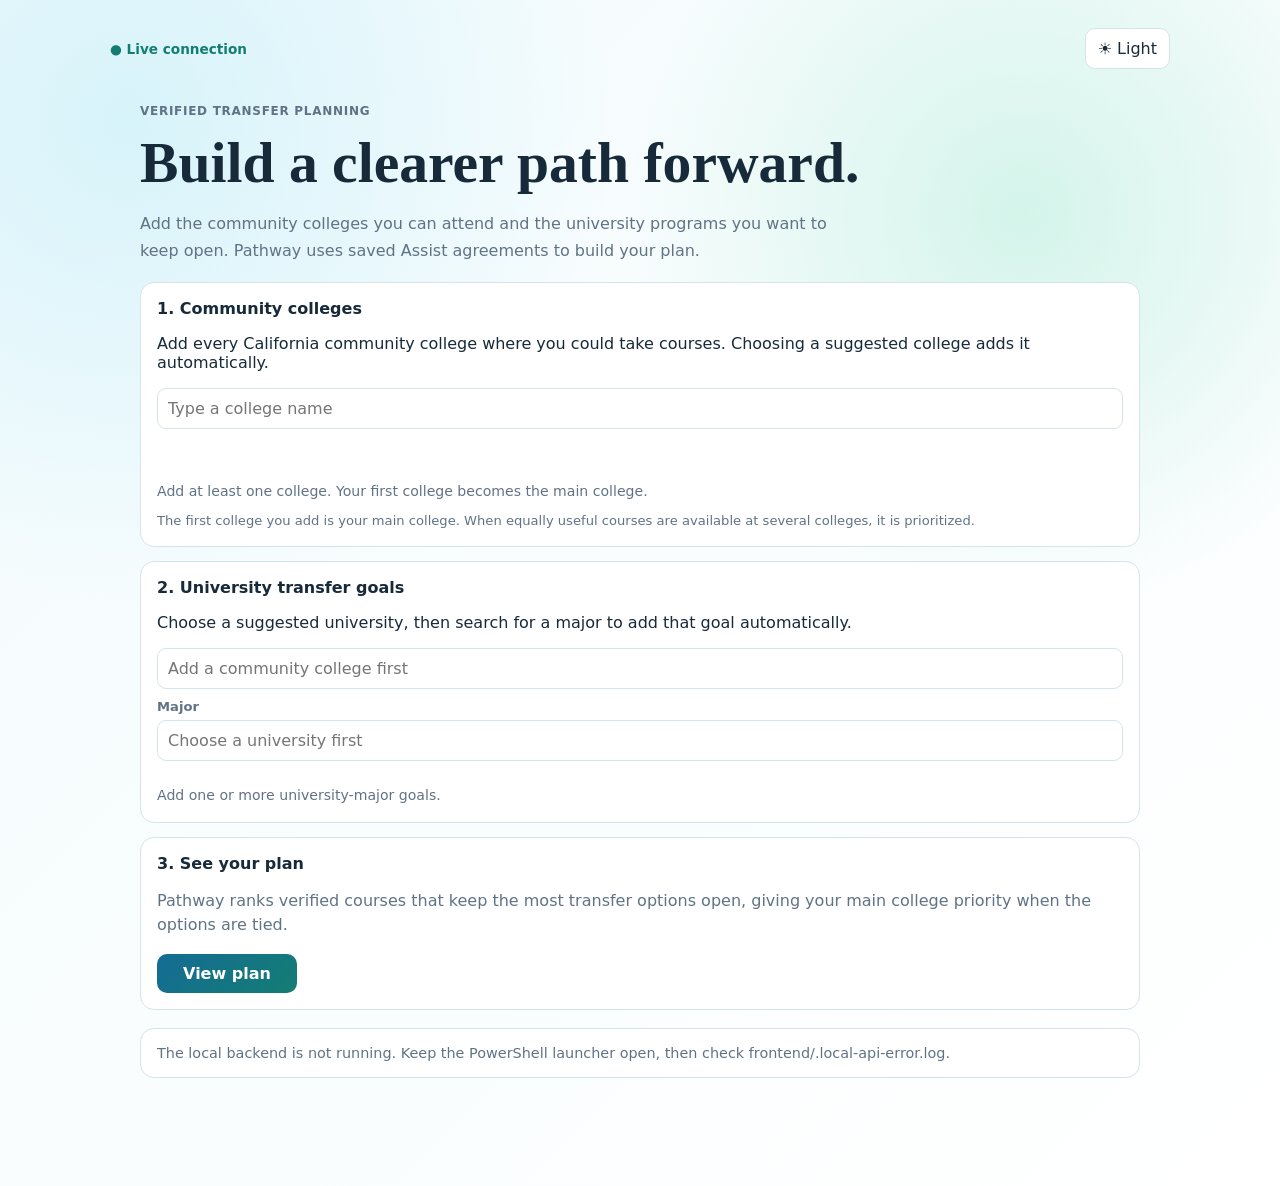
==== frontend/index.html @ e3a4a26e "initial commit" ====
<!doctype html>
<html lang="en">
<head>
  <meta charset="UTF-8">
  <meta name="viewport" content="width=device-width,initial-scale=1">
  <title>Pathway — Transfer Planner</title>
  <link rel="stylesheet" href="css/variables.css">
  <link rel="stylesheet" href="css/layout.css">
  <link rel="stylesheet" href="css/components.css">
  <link rel="stylesheet" href="css/planner.css">
</head>
<body>
  <div class="app-shell">
    <main class="content">
      <header class="topbar"><span class="status">● Demo mode</span><button class="theme-toggle" id="theme-button" aria-label="Change color theme">☀ Light</button></header>
      <section class="page" id="app"></section>
    </main>
  </div>
  <script type="module" src="js/app.js"></script>
</body>
</html>
---- frontend/css/variables.css ----
:root { --primary:#146c94; --primary-hover:#0e5575; --primary-soft:#e5f5fa; --primary-contrast:#fff; --teal:#147d73; --teal-soft:#e5f5f1; --warning:#a44c0a; --ink:#172a3a; --bg:#f4fbfd; --surface:#fff; --muted:#607386; --border:#d4e4e9; --shadow:0 18px 42px rgba(12,61,82,.1); --font:'Plus Jakarta Sans',Inter,system-ui,sans-serif; --display:Fraunces,Georgia,serif; --page-bg:radial-gradient(circle at 10% 10%,#d7f3fa 0,transparent 31%),radial-gradient(circle at 80% 18%,#d4f4ea 0,transparent 28%),linear-gradient(135deg,#f3fbfd,#fff); }
body[data-theme="dark"] { --primary:#67c9ec; --primary-hover:#9bddf3; --primary-soft:#153c4e; --primary-contrast:#0d1820; --teal:#6fdbc5; --teal-soft:#153e3a; --warning:#f6c16b; --ink:#eef7fa; --bg:#0e1820; --surface:#162630; --muted:#b4c9d1; --border:#294451; --shadow:0 20px 52px rgba(0,0,0,.32); --page-bg:radial-gradient(circle at 12% 8%,#123e50 0,transparent 32%),linear-gradient(135deg,#0d1720,#101f27); }
---- frontend/css/layout.css ----
*{box-sizing:border-box} body{margin:0;min-height:100vh;color:var(--ink);font-family:var(--font);background:var(--page-bg)} button,input,select,textarea{font:inherit}.app-shell{min-height:100vh}.content{padding:28px max(22px,calc((100vw - 1060px)/2));overflow:auto}.topbar{display:flex;justify-content:space-between;align-items:center;gap:16px}.page{max-width:1000px;margin:32px auto 80px}@media(max-width:760px){.content{padding:16px}.page{margin:24px auto 70px}}
---- frontend/css/components.css ----
.brand{display:flex;gap:10px;align-items:center;font-weight:800}.brand-mark{display:grid;place-items:center;width:42px;height:42px;border-radius:12px;color:#fff;background:linear-gradient(135deg,var(--primary),var(--teal))}.brand small{display:block;color:var(--muted);font-weight:500}.nav-button,.theme-toggle,.primary,.secondary{border:1px solid var(--border);border-radius:10px;padding:10px 12px;background:var(--surface);color:var(--ink);cursor:pointer}.nav-button{width:100%;text-align:left;margin-top:8px}.nav-button:hover,.secondary:hover{background:var(--primary-soft);border-color:var(--primary)}.rail-note,.card,.message,.notice{border:1px solid var(--border);background:var(--surface);border-radius:14px;padding:16px}.rail-note{margin-top:auto;color:var(--muted);font-size:.86rem;line-height:1.5}.eyebrow{color:var(--primary);font-size:.75rem;font-weight:800;text-transform:uppercase;letter-spacing:.06em}.hero h1{font:600 clamp(2rem,5vw,3.6rem)/1.05 var(--display);margin:8px 0}.hero p{max-width:700px;color:var(--muted);line-height:1.7}.grid{display:grid;grid-template-columns:repeat(2,minmax(0,1fr));gap:14px;margin-top:28px}.card h2{font-size:1rem;margin:0 0 12px}.field{display:grid;gap:6px;margin:10px 0}.field label{font-size:.82rem;font-weight:700;color:var(--muted)}input,select,textarea{border:1px solid var(--border);border-radius:9px;padding:10px;background:var(--surface);color:var(--ink)}.primary{border:0;color:#fff;background:linear-gradient(135deg,var(--primary),var(--teal));font-weight:700}.notice{margin:18px 0;color:var(--muted);font-size:.9rem}.matrix{width:100%;border-collapse:collapse}.matrix th,.matrix td{text-align:left;padding:11px;border-bottom:1px solid var(--border)}.chat{margin-top:18px}.messages{display:grid;gap:12px;min-height:100px}.message.user{margin-left:auto;background:var(--primary);color:#fff}.message.assistant{max-width:90%}.composer{display:flex;gap:8px;margin-top:12px}.composer input{flex:1}.status{color:var(--teal);font-weight:700;font-size:.85rem}.hidden{display:none}@media(max-width:760px){.grid{grid-template-columns:1fr}.composer{flex-wrap:wrap}.composer input{min-width:100%}}
---- frontend/css/planner.css ----
.planner-card { margin-top: 18px; }
.planner-card + .planner-card { margin-top: 14px; }
.search-add-row { display: flex; gap: 8px; align-items: center; }
.search-add-row input { flex: 1; min-width: 0; }
.selection-list { display: grid; gap: 8px; margin-top: 14px; }
.selection-chip { display: flex; align-items: center; gap: 9px; width: 100%; border: 1px solid var(--border); border-radius: 10px; padding: 9px 10px; background: var(--surface); color: var(--ink); text-align: left; }
.selection-chip.is-main { border-color: var(--teal); background: var(--teal-soft); }
.selection-chip label { display: flex; align-items: center; gap: 4px; color: var(--muted); font-size: .82rem; font-weight: 700; }
.selection-chip span:not([aria-hidden]) { flex: 1; }
.selection-chip.goal-chip { cursor: pointer; }
.chip-remove { margin-left: auto; border: 0; background: transparent; color: var(--muted); font-size: 1.25rem; line-height: 1; cursor: pointer; }
.selection-hint, .main-college-note, .field-message { margin: 10px 0 0; color: var(--muted); font-size: .88rem; line-height: 1.45; }
.field-message { color: #b45309; min-height: 1.25em; }
.main-college-note { font-size: .82rem; }
.plan-action { margin-top: 14px; }
.plan-action h2 { margin-bottom: 8px; }
.plan-action p { color: var(--muted); line-height: 1.55; }
.plan-action .primary { min-width: 140px; }
.output-section { margin-top: 34px; }
.section-heading { margin-bottom: 16px; }
.section-heading .eyebrow, .university-plan-heading .eyebrow { margin: 0 0 5px; }
.section-heading h2 { margin: 0; font-size: 1.45rem; }
.section-heading > p:last-child { margin: 7px 0 0; color: var(--muted); line-height: 1.55; }
.university-plans, .route-colleges { display: grid; gap: 16px; }
.university-plan, .route-college { padding: 20px; }
.university-plan-heading { display: flex; justify-content: space-between; align-items: flex-start; gap: 16px; padding-bottom: 14px; border-bottom: 1px solid var(--border); }
.university-plan-heading h3, .route-college h3 { margin: 0; font-size: 1.15rem; }
.university-plan-heading > a { flex: 0 0 auto; }
.goal-major { margin: 5px 0 0; color: var(--muted); }
.university-college-statuses { display: grid; gap: 12px; margin-top: 14px; }
.college-goal-status { padding: 12px 14px; border-left: 3px solid var(--teal); border-radius: 0 9px 9px 0; background: color-mix(in srgb, var(--teal-soft) 45%, var(--surface)); }
.college-goal-status h4 { display: flex; flex-wrap: wrap; justify-content: space-between; gap: 8px; margin: 0; font-size: .95rem; }
.college-goal-status p { margin: 8px 0 0; color: var(--muted); }
.articulation-details { margin-top: 10px; }
.articulation-details summary { cursor: pointer; color: var(--primary); font-size: .88rem; font-weight: 700; }
.coverage-ok { color: var(--teal); font-size: .84rem; font-weight: 700; }
.coverage-warning { color: var(--warning); font-weight: 700; }
.articulated-courses, .policy-notes ul { margin: 9px 0 0; padding-left: 20px; }
.articulated-courses li, .policy-notes li { margin: 5px 0; line-height: 1.45; }
.course-equivalency { color: var(--muted); }
.policy-notes { margin-top: 10px; color: var(--muted); font-size: .88rem; }
.policy-notes strong { color: var(--ink); }
.no-policy-notes, .muted { color: var(--muted); }
.combined-output { padding-top: 24px; border-top: 1px solid var(--border); }
.main-college-badge { display: inline-block; margin-left: 6px; padding: 3px 8px; border-radius: 999px; background: var(--teal-soft); color: var(--teal); font-size: .72rem; vertical-align: middle; }
.route-college h3 { margin-bottom: 12px; }
.table-wrap { overflow-x: auto; }
.supported-goals { margin: 5px 0 0; padding-left: 18px; color: var(--muted); font-size: .82rem; }
.plain-language { margin-top: 16px; }
.plain-language h3 { margin: 0 0 10px; font-size: 1rem; }
.plain-language > div { line-height: 1.6; }
.plan-chat { margin-top: 28px; padding: 0; border: 0; background: transparent; }
.plan-chat-form { display: flex; align-items: center; gap: 12px; padding: 10px 12px 10px 20px; border: 1px solid var(--border); border-radius: 20px; background: var(--surface); box-shadow: var(--shadow); }
.plan-chat-form textarea { flex: 1; min-width: 0; min-height: 48px; max-height: 180px; resize: none; padding: 9px 0; border: 0; outline: 0; background: transparent; color: var(--ink); line-height: 1.5; }
.plan-chat-form textarea::placeholder { color: var(--muted); opacity: .85; }
.plan-chat-form:focus-within { border-color: var(--primary); box-shadow: 0 0 0 3px color-mix(in srgb, var(--primary) 18%, transparent), var(--shadow); }
.chat-submit { display: grid; flex: 0 0 54px; place-items: center; width: 54px; height: 54px; border: 0; border-radius: 15px; background: var(--primary); color: var(--primary-contrast); font-size: 2rem; font-weight: 800; line-height: 1; cursor: pointer; transition: background .15s ease, transform .15s ease; }
.chat-submit:hover { background: var(--primary-hover); transform: translateY(-1px); }
.chat-submit.is-stopping { background: var(--warning); color: var(--primary-contrast); font-size: 1rem; }
.chat-submit:focus-visible, .chat-text-button:focus-visible { outline: 3px solid var(--primary); outline-offset: 3px; }
.chat-toolbar { display: flex; justify-content: flex-end; gap: 8px; margin-top: 8px; }
.chat-text-button { padding: 6px 9px; border: 0; border-radius: 7px; background: transparent; color: var(--primary); font: inherit; font-size: .83rem; font-weight: 700; cursor: pointer; }
.chat-text-button:hover:not(:disabled) { background: var(--primary-soft); }
.chat-text-button:disabled { color: var(--muted); cursor: not-allowed; opacity: .65; }
.answer-panel { margin-top: 10px; padding: 16px; border: 1px solid var(--border); border-radius: 14px; background: color-mix(in srgb, var(--surface) 92%, var(--primary-soft)); }
.answer-panel[hidden], .chat-text-button[hidden] { display: none !important; }
.answer-panel .messages { min-height: 0; }
.answer-panel .message { max-width: min(92%, 760px); padding: 13px 15px; border-radius: 13px; line-height: 1.6; overflow-wrap: anywhere; }
.answer-panel .message.user { justify-self: end; margin-left: auto; border-color: var(--primary); background: var(--primary); color: var(--primary-contrast); }
.answer-panel .message.assistant { justify-self: start; background: var(--surface); color: var(--ink); }
.message-author { display: block; margin-bottom: 5px; color: inherit; font-size: .74rem; font-weight: 800; opacity: .8; }
.message-content { white-space: normal; }
.answer-thinking { color: var(--muted) !important; font-style: italic; }
.visually-hidden { position: absolute; width: 1px; height: 1px; padding: 0; margin: -1px; overflow: hidden; clip: rect(0, 0, 0, 0); white-space: nowrap; border: 0; }
@media (max-width: 520px) { .search-add-row { align-items: stretch; flex-direction: column; } .search-add-row .secondary { width: 100%; } .plan-chat-form { gap: 8px; padding: 8px 9px 8px 14px; } .chat-submit { flex-basis: 46px; width: 46px; height: 46px; border-radius: 13px; } .answer-panel { padding: 11px; } .answer-panel .message { max-width: 100%; } }
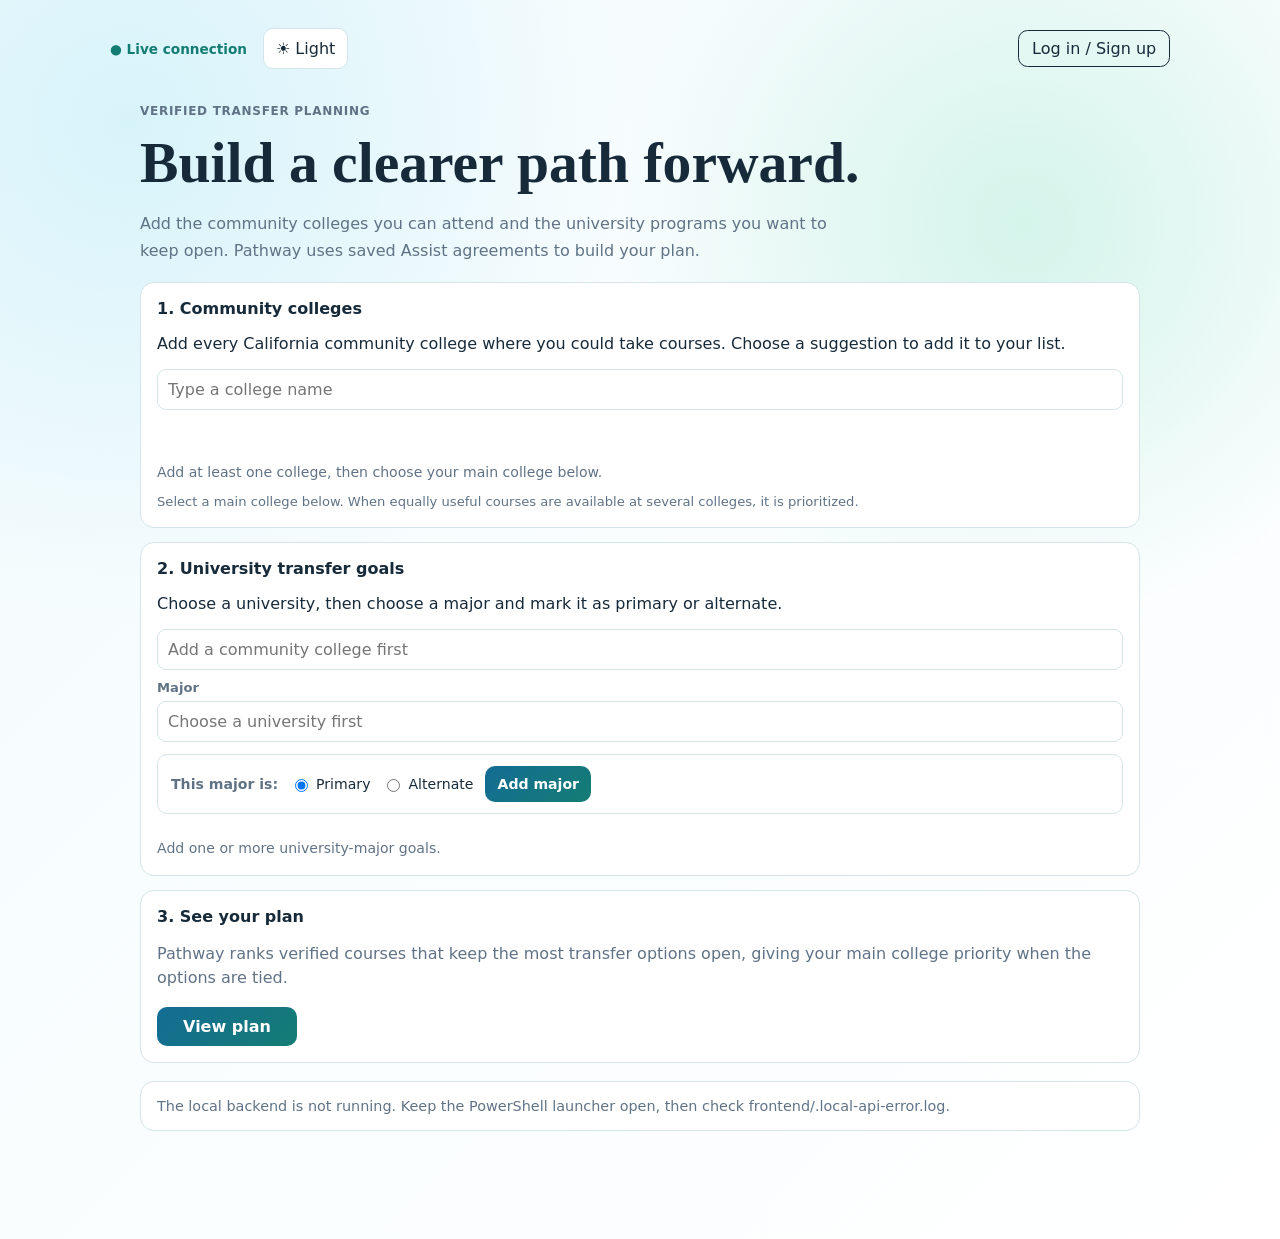
==== commit 7aeea331: "WIP: Add authentication and Google sign-in" ====
--- a/frontend/index.html
+++ b/frontend/index.html
@@ -8,14 +8,31 @@
   <link rel="stylesheet" href="css/layout.css">
   <link rel="stylesheet" href="css/components.css">
   <link rel="stylesheet" href="css/planner.css">
+  <link rel="stylesheet" href="css/auth.css">
 </head>
 <body>
   <div class="app-shell">
     <main class="content">
-      <header class="topbar"><span class="status">● Demo mode</span><button class="theme-toggle" id="theme-button" aria-label="Change color theme">☀ Light</button></header>
+      <header class="topbar"><span class="status">● Demo mode</span><button class="theme-toggle" id="theme-button" aria-label="Change color theme">☀ Light</button><div id="auth-controls" class="auth-controls"></div></header>
       <section class="page" id="app"></section>
     </main>
   </div>
   <script type="module" src="js/app.js"></script>
+  <dialog id="auth-dialog" class="auth-dialog" aria-labelledby="auth-subtitle">
+    <button type="button" class="auth-close" id="auth-close" aria-label="Close">×</button>
+    <h2 id="auth-subtitle">Welcome back to Pathway</h2>
+    <form id="auth-form">
+      <label for="auth-email">Email address</label>
+      <input id="auth-email" type="email" name="email" autocomplete="email" required>
+      <label for="auth-password">Password</label>
+      <input id="auth-password" type="password" name="password" autocomplete="current-password" minlength="10" required>
+      <button class="auth-primary" id="auth-submit" type="submit">Log in</button>
+      <button class="auth-text" id="auth-toggle" type="button">Need an account? Sign up</button>
+      <p class="auth-message" id="auth-message" role="alert"></p>
+    </form>
+    <div class="auth-divider">or</div>
+    <div id="google-signin"></div>
+  </dialog>
+  <script type="module" src="js/auth.js"></script>
 </body>
 </html>
--- a/frontend/css/planner.css
+++ b/frontend/css/planner.css
@@ -2,12 +2,35 @@
 .planner-card + .planner-card { margin-top: 14px; }
 .search-add-row { display: flex; gap: 8px; align-items: center; }
 .search-add-row input { flex: 1; min-width: 0; }
+.college-picker { position: relative; }
+.college-suggestions { position: absolute; z-index: 5; top: calc(100% + 7px); left: 0; right: 0; max-height: 280px; overflow-y: auto; padding: 6px; border: 1px solid #dce5eb; border-radius: 12px; background: #fff; box-shadow: 0 14px 32px rgba(22, 42, 58, .16); }
+.college-suggestions[hidden] { display: none; }
+.college-suggestion { display: flex; justify-content: space-between; align-items: center; gap: 12px; width: 100%; padding: 12px 14px; border: 0; border-radius: 8px; background: #fff; color: #263746; font-family: var(--font); font-size: .95rem; font-weight: 700; text-align: left; cursor: pointer; transition: background-color .15s ease, transform .15s ease; }
+.college-suggestion:hover, .college-suggestion:focus-visible { background: #f2f6f9; outline: none; transform: translateX(2px); }
+.college-suggestion.west-valley > span:first-child { color: #17365d; }
+.college-suggestion.foothill > span:first-child { color: #7b252b; }
+.college-suggestion.de-anza > span:first-child { color: #b75519; }
+.university-suggestion > span:first-child { color: var(--school-color); }
+.already-selected { flex: 0 0 auto; color: #637383; font-size: .74rem; font-weight: 600; }
+.primary-selected-option { color: #147d73; }
+.suggestion-empty { margin: 0; padding: 12px 14px; color: #637383; font-size: .88rem; }
 .selection-list { display: grid; gap: 8px; margin-top: 14px; }
 .selection-chip { display: flex; align-items: center; gap: 9px; width: 100%; border: 1px solid var(--border); border-radius: 10px; padding: 9px 10px; background: var(--surface); color: var(--ink); text-align: left; }
 .selection-chip.is-main { border-color: var(--teal); background: var(--teal-soft); }
 .selection-chip label { display: flex; align-items: center; gap: 4px; color: var(--muted); font-size: .82rem; font-weight: 700; }
 .selection-chip span:not([aria-hidden]) { flex: 1; }
-.selection-chip.goal-chip { cursor: pointer; }
+.selection-chip .main-selected-label { flex: 0 0 auto; margin-left: auto; color: var(--teal); font-size: .76rem; font-weight: 700; }
+.selection-chip.goal-chip { cursor: default; }
+.goal-school { display: grid; gap: 7px; }
+.goal-school-heading { display: flex; align-items: center; justify-content: space-between; gap: 10px; padding: 3px 2px; }
+.goal-school-heading strong { color: var(--school-color); font-size: .95rem; }
+.primary-status { color: var(--muted); font-size: .76rem; font-weight: 700; }
+.primary-status.is-set { color: var(--teal); }
+.goal-type-picker { display: flex; flex-wrap: wrap; align-items: center; gap: 12px; margin-top: 12px; padding: 11px 13px; border: 1px solid var(--border); border-radius: 10px; background: var(--surface); color: var(--ink); font-size: .88rem; }
+.goal-type-picker > span { color: var(--muted); font-weight: 700; }
+.goal-type-picker label { display: inline-flex; align-items: center; gap: 5px; cursor: pointer; }
+.goal-type-badge { flex: 0 0 auto !important; margin-left: auto; padding: 4px 8px; border-radius: 999px; background: var(--primary-soft); color: var(--primary); font-size: .72rem; font-weight: 700; }
+.goal-type-badge.alternate { background: #f2edf8; color: #604080; }
 .chip-remove { margin-left: auto; border: 0; background: transparent; color: var(--muted); font-size: 1.25rem; line-height: 1; cursor: pointer; }
 .selection-hint, .main-college-note, .field-message { margin: 10px 0 0; color: var(--muted); font-size: .88rem; line-height: 1.45; }
 .field-message { color: #b45309; min-height: 1.25em; }
--- a/frontend/css/auth.css
+++ b/frontend/css/auth.css
@@ -0,0 +1,17 @@
+.auth-controls { display: inline-flex; align-items: center; gap: 0.65rem; margin-left: auto; }
+.auth-email { font-size: 0.85rem; opacity: 0.8; max-width: 16rem; overflow: hidden; text-overflow: ellipsis; }
+.auth-button { border: 1px solid currentColor; border-radius: 0.6rem; background: transparent; color: inherit; padding: 0.5rem 0.8rem; cursor: pointer; white-space: nowrap; }
+.auth-dialog { color: #24282f; background: #fff; width: min(92vw, 410px); border: none; border-radius: 1.1rem; padding: 1.5rem; box-shadow: 0 12px 55px rgba(0,0,0,0.25); }
+.auth-dialog::backdrop { background: rgba(16,22,33,0.55); }
+.auth-dialog h2 { font-size: 1.35rem; margin: 0 2rem 0.5rem 0; }
+.auth-dialog form { display: grid; gap: 0.7rem; }
+.auth-dialog input { width: 100%; box-sizing: border-box; border: 1px solid #bbc0c9; border-radius: 0.55rem; padding: 0.7rem; }
+.auth-dialog label { font-size: 0.85rem; font-weight: 600; }
+.auth-dialog button { cursor: pointer; }
+.auth-dialog .auth-primary { background: #244dbb; color: #fff; border: 0; padding: 0.7rem; border-radius: 0.55rem; }
+.auth-dialog .auth-text { background: transparent; border: 0; padding: 0.6rem; color: #244dbb; }
+.auth-dialog .auth-close { position: absolute; right: 1rem; top: 0.9rem; background: transparent; border: 0; font-size: 1.6rem; }
+.auth-message { color: #bb2538; min-height: 1.2rem; font-size: 0.85rem; }
+.auth-divider { display: flex; align-items: center; justify-content: center; margin: 0.5rem 0; font-size: 0.8rem; color: #667085; }
+#google-signin { min-height: 2.8rem; display: flex; justify-content: center; align-items: center; font-size: 0.85rem; }
+@media (max-width: 640px) { .auth-email { display: none; } }
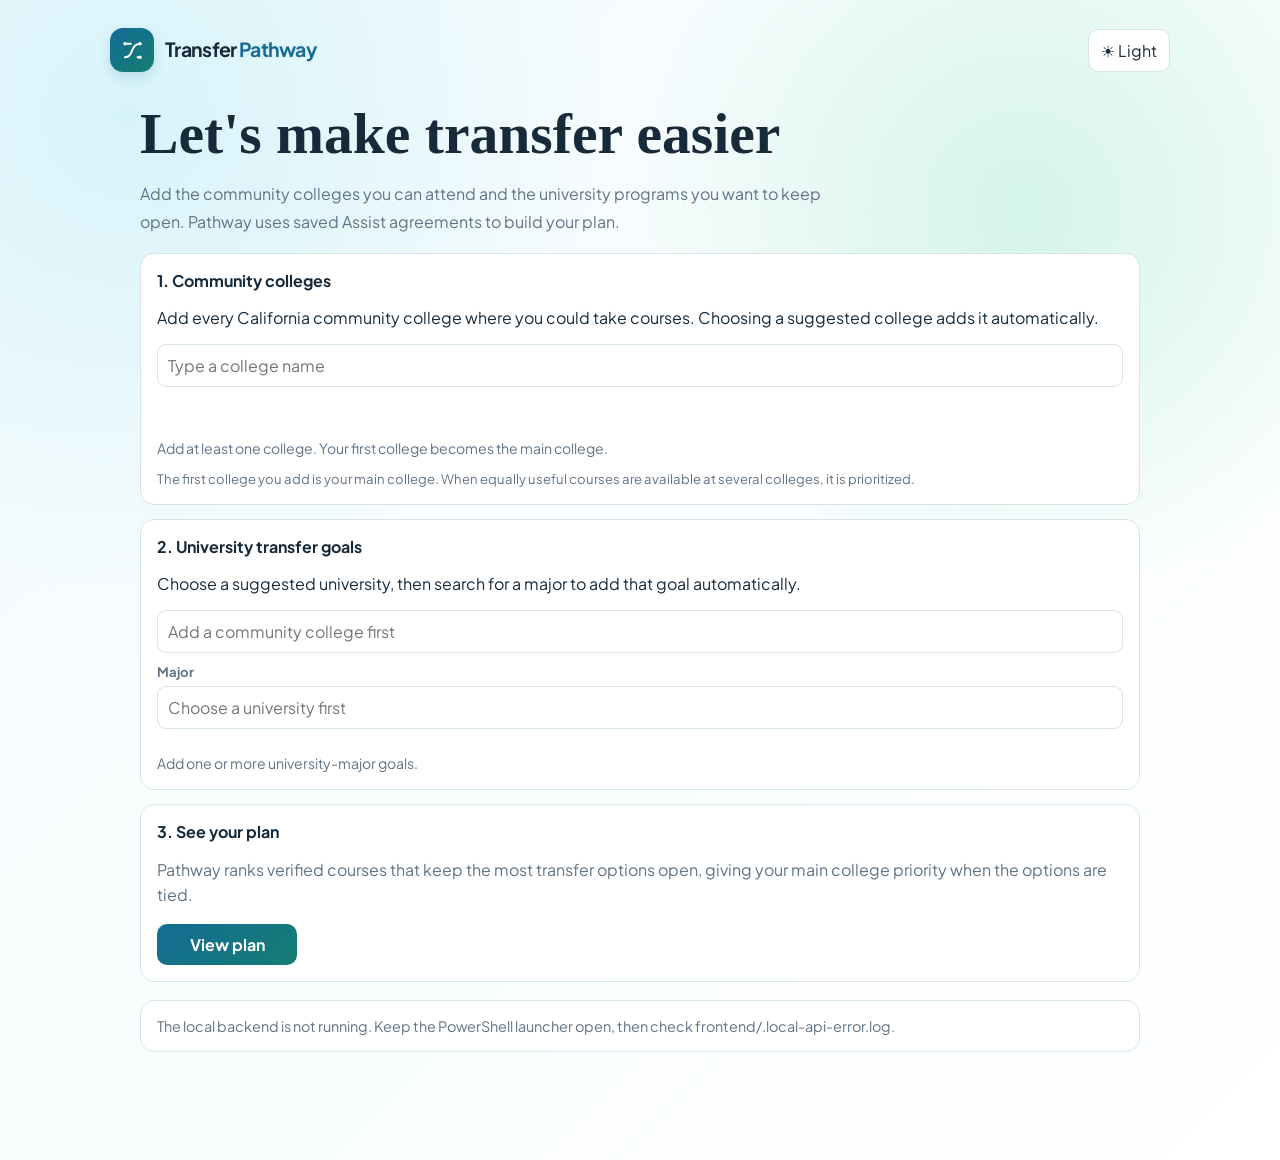
==== commit 320f80a9: "CHECKPOIT; update full main branch" ====
--- a/frontend/index.html
+++ b/frontend/index.html
@@ -3,36 +3,37 @@
 <head>
   <meta charset="UTF-8">
   <meta name="viewport" content="width=device-width,initial-scale=1">
-  <title>Pathway — Transfer Planner</title>
+  <title>Transfer Pathway</title>
+  <link rel="preconnect" href="https://fonts.googleapis.com">
+  <link rel="preconnect" href="https://fonts.gstatic.com" crossorigin>
+  <link href="https://fonts.googleapis.com/css2?family=Plus+Jakarta+Sans:wght@400;500;600;700&display=swap" rel="stylesheet">
   <link rel="stylesheet" href="css/variables.css">
   <link rel="stylesheet" href="css/layout.css">
   <link rel="stylesheet" href="css/components.css">
   <link rel="stylesheet" href="css/planner.css">
-  <link rel="stylesheet" href="css/auth.css">
 </head>
 <body>
   <div class="app-shell">
     <main class="content">
-      <header class="topbar"><span class="status">● Demo mode</span><button class="theme-toggle" id="theme-button" aria-label="Change color theme">☀ Light</button><div id="auth-controls" class="auth-controls"></div></header>
+      <header class="topbar">
+        <div class="site-brand" aria-label="Transfer Pathway">
+          <span class="site-brand-mark" aria-hidden="true">
+            <svg viewBox="0 0 32 32" role="img">
+              <path d="M7 24c5.8 0 7.1-4.6 9.1-9.2C18 10.2 20.5 8 25 8" />
+              <path d="M7 8h7" />
+              <path d="M22 24h3" />
+              <circle cx="7" cy="8" r="2" />
+              <circle cx="25" cy="8" r="2" />
+              <circle cx="25" cy="24" r="2" />
+            </svg>
+          </span>
+          <span class="site-brand-name"><span>Transfer</span> <span>Pathway</span></span>
+        </div>
+        <button class="theme-toggle" id="theme-button" aria-label="Change color theme">☀ Light</button>
+      </header>
       <section class="page" id="app"></section>
     </main>
   </div>
   <script type="module" src="js/app.js"></script>
-  <dialog id="auth-dialog" class="auth-dialog" aria-labelledby="auth-subtitle">
-    <button type="button" class="auth-close" id="auth-close" aria-label="Close">×</button>
-    <h2 id="auth-subtitle">Welcome back to Pathway</h2>
-    <form id="auth-form">
-      <label for="auth-email">Email address</label>
-      <input id="auth-email" type="email" name="email" autocomplete="email" required>
-      <label for="auth-password">Password</label>
-      <input id="auth-password" type="password" name="password" autocomplete="current-password" minlength="10" required>
-      <button class="auth-primary" id="auth-submit" type="submit">Log in</button>
-      <button class="auth-text" id="auth-toggle" type="button">Need an account? Sign up</button>
-      <p class="auth-message" id="auth-message" role="alert"></p>
-    </form>
-    <div class="auth-divider">or</div>
-    <div id="google-signin"></div>
-  </dialog>
-  <script type="module" src="js/auth.js"></script>
 </body>
 </html>
--- a/frontend/css/layout.css
+++ b/frontend/css/layout.css
@@ -1 +1 @@
-*{box-sizing:border-box} body{margin:0;min-height:100vh;color:var(--ink);font-family:var(--font);background:var(--page-bg)} button,input,select,textarea{font:inherit}.app-shell{min-height:100vh}.content{padding:28px max(22px,calc((100vw - 1060px)/2));overflow:auto}.topbar{display:flex;justify-content:space-between;align-items:center;gap:16px}.page{max-width:1000px;margin:32px auto 80px}@media(max-width:760px){.content{padding:16px}.page{margin:24px auto 70px}}
+*{box-sizing:border-box} body{margin:0;min-height:100vh;color:var(--ink);font-family:var(--font);background:var(--page-bg)} button,input,select,textarea{font:inherit}.app-shell{min-height:100vh}.content{padding:28px max(22px,calc((100vw - 1060px)/2));overflow:auto}.topbar{display:flex;justify-content:space-between;align-items:center;gap:16px}.site-brand{display:flex;align-items:center;gap:11px;min-width:0}.site-brand-mark{display:grid;place-items:center;flex:none;width:44px;height:44px;border-radius:13px;color:#fff;background:linear-gradient(140deg,#146c94 8%,#147d73 92%);box-shadow:0 5px 12px rgba(20,108,148,.16)}.site-brand-mark svg{width:27px;height:27px;fill:none;stroke:currentColor;stroke-linecap:round;stroke-linejoin:round;stroke-width:2.3}.site-brand-mark circle{fill:currentColor;stroke:none}.site-brand-name{color:var(--ink);font-family:'Plus Jakarta Sans','Inter',-apple-system,BlinkMacSystemFont,"Segoe UI",Roboto,sans-serif;font-size:1.22rem;font-weight:700;line-height:1;letter-spacing:-.035em;white-space:nowrap}.site-brand-name span:last-child{color:var(--primary)}.page{max-width:1000px;margin:32px auto 80px}@media(max-width:760px){.content{padding:16px}.site-brand{gap:9px}.site-brand-mark{width:40px;height:40px;border-radius:12px}.site-brand-mark svg{width:24px;height:24px}.site-brand-name{font-size:1.05rem}.page{margin:24px auto 70px}}
--- a/frontend/css/planner.css
+++ b/frontend/css/planner.css
@@ -2,35 +2,12 @@
 .planner-card + .planner-card { margin-top: 14px; }
 .search-add-row { display: flex; gap: 8px; align-items: center; }
 .search-add-row input { flex: 1; min-width: 0; }
-.college-picker { position: relative; }
-.college-suggestions { position: absolute; z-index: 5; top: calc(100% + 7px); left: 0; right: 0; max-height: 280px; overflow-y: auto; padding: 6px; border: 1px solid #dce5eb; border-radius: 12px; background: #fff; box-shadow: 0 14px 32px rgba(22, 42, 58, .16); }
-.college-suggestions[hidden] { display: none; }
-.college-suggestion { display: flex; justify-content: space-between; align-items: center; gap: 12px; width: 100%; padding: 12px 14px; border: 0; border-radius: 8px; background: #fff; color: #263746; font-family: var(--font); font-size: .95rem; font-weight: 700; text-align: left; cursor: pointer; transition: background-color .15s ease, transform .15s ease; }
-.college-suggestion:hover, .college-suggestion:focus-visible { background: #f2f6f9; outline: none; transform: translateX(2px); }
-.college-suggestion.west-valley > span:first-child { color: #17365d; }
-.college-suggestion.foothill > span:first-child { color: #7b252b; }
-.college-suggestion.de-anza > span:first-child { color: #b75519; }
-.university-suggestion > span:first-child { color: var(--school-color); }
-.already-selected { flex: 0 0 auto; color: #637383; font-size: .74rem; font-weight: 600; }
-.primary-selected-option { color: #147d73; }
-.suggestion-empty { margin: 0; padding: 12px 14px; color: #637383; font-size: .88rem; }
 .selection-list { display: grid; gap: 8px; margin-top: 14px; }
 .selection-chip { display: flex; align-items: center; gap: 9px; width: 100%; border: 1px solid var(--border); border-radius: 10px; padding: 9px 10px; background: var(--surface); color: var(--ink); text-align: left; }
 .selection-chip.is-main { border-color: var(--teal); background: var(--teal-soft); }
 .selection-chip label { display: flex; align-items: center; gap: 4px; color: var(--muted); font-size: .82rem; font-weight: 700; }
 .selection-chip span:not([aria-hidden]) { flex: 1; }
-.selection-chip .main-selected-label { flex: 0 0 auto; margin-left: auto; color: var(--teal); font-size: .76rem; font-weight: 700; }
-.selection-chip.goal-chip { cursor: default; }
-.goal-school { display: grid; gap: 7px; }
-.goal-school-heading { display: flex; align-items: center; justify-content: space-between; gap: 10px; padding: 3px 2px; }
-.goal-school-heading strong { color: var(--school-color); font-size: .95rem; }
-.primary-status { color: var(--muted); font-size: .76rem; font-weight: 700; }
-.primary-status.is-set { color: var(--teal); }
-.goal-type-picker { display: flex; flex-wrap: wrap; align-items: center; gap: 12px; margin-top: 12px; padding: 11px 13px; border: 1px solid var(--border); border-radius: 10px; background: var(--surface); color: var(--ink); font-size: .88rem; }
-.goal-type-picker > span { color: var(--muted); font-weight: 700; }
-.goal-type-picker label { display: inline-flex; align-items: center; gap: 5px; cursor: pointer; }
-.goal-type-badge { flex: 0 0 auto !important; margin-left: auto; padding: 4px 8px; border-radius: 999px; background: var(--primary-soft); color: var(--primary); font-size: .72rem; font-weight: 700; }
-.goal-type-badge.alternate { background: #f2edf8; color: #604080; }
+.selection-chip.goal-chip { cursor: pointer; }
 .chip-remove { margin-left: auto; border: 0; background: transparent; color: var(--muted); font-size: 1.25rem; line-height: 1; cursor: pointer; }
 .selection-hint, .main-college-note, .field-message { margin: 10px 0 0; color: var(--muted); font-size: .88rem; line-height: 1.45; }
 .field-message { color: #b45309; min-height: 1.25em; }
@@ -58,6 +35,9 @@
 .articulation-details summary { cursor: pointer; color: var(--primary); font-size: .88rem; font-weight: 700; }
 .coverage-ok { color: var(--teal); font-size: .84rem; font-weight: 700; }
 .coverage-warning { color: var(--warning); font-weight: 700; }
+.data-year-badge { display: inline-block; padding: 3px 8px; border-radius: 999px; background: var(--primary-soft); color: var(--muted); font-size: .72rem; font-weight: 700; }
+.data-year-badge.prior-year { background: color-mix(in srgb, var(--warning) 14%, var(--surface)); color: var(--warning); }
+.college-agreement-link { display: inline-block; margin-top: 9px; font-size: .85rem; font-weight: 700; }
 .articulated-courses, .policy-notes ul { margin: 9px 0 0; padding-left: 20px; }
 .articulated-courses li, .policy-notes li { margin: 5px 0; line-height: 1.45; }
 .course-equivalency { color: var(--muted); }
@@ -65,6 +45,49 @@
 .policy-notes strong { color: var(--ink); }
 .no-policy-notes, .muted { color: var(--muted); }
 .combined-output { padding-top: 24px; border-top: 1px solid var(--border); }
+.fallback-route { display: grid; gap: 14px; }
+.fallback-route-note { margin: 0; padding: 12px 14px; border-left: 3px solid var(--warning); border-radius: 0 9px 9px 0; background: color-mix(in srgb, var(--warning) 7%, var(--surface)); color: var(--muted); font-size: .88rem; line-height: 1.5; }
+.transfer-board { margin-top: 24px; }
+.transfer-board-goals { display: flex; align-items: center; gap: 16px; flex-wrap: wrap; padding: 14px 16px; margin-bottom: 14px; border: 1px solid var(--border); border-radius: 14px; background: var(--surface); box-shadow: var(--shadow); }
+.transfer-board-goals h2 { margin: 0; font-size: 1.1rem; }
+.selected-goal-chips { display: flex; flex: 1; gap: 9px; flex-wrap: wrap; }
+.selected-goal-chip { display: inline-flex; align-items: center; gap: 8px; max-width: 280px; padding: 8px 10px; border: 1px solid var(--border); border-radius: 9px; background: var(--surface); color: var(--ink); font-size: .82rem; font-weight: 800; line-height: 1.25; }
+.selected-goal-chip.dot-chip-0 { border-color: #3182f6; background: color-mix(in srgb, #3182f6 10%, var(--surface)); } .selected-goal-chip.dot-chip-1 { border-color: #9658e8; background: color-mix(in srgb, #9658e8 10%, var(--surface)); } .selected-goal-chip.dot-chip-2 { border-color: #18b8bd; background: color-mix(in srgb, #18b8bd 10%, var(--surface)); } .selected-goal-chip.dot-chip-3 { border-color: #ed9a29; background: color-mix(in srgb, #ed9a29 10%, var(--surface)); }
+.course-board-layout { display: grid; gap: 16px; align-items: start; }
+.course-board-columns { display: grid; grid-template-columns: repeat(3, minmax(0, 1fr)); gap: 14px; }
+.course-column, .course-board-footnotes { border: 1px solid var(--border); border-radius: 14px; background: var(--surface); box-shadow: var(--shadow); }
+.course-column { overflow: hidden; }
+.course-column-heading { padding: 17px 17px 13px; border-bottom: 1px solid var(--border); }
+.course-column.required .course-column-heading { border-top: 4px solid var(--primary); }
+.course-column.recommended .course-column-heading { border-top: 4px solid var(--teal); }
+.course-column.not-articulated .course-column-heading { border-top: 4px solid var(--warning); }
+.course-column-heading h3, .course-board-footnotes h3 { margin: 0; font-size: 1.08rem; }
+.course-column-heading p { margin: 6px 0 0; color: var(--muted); font-size: .84rem; line-height: 1.45; }
+.course-card-list { display: grid; gap: 10px; padding: 12px; }
+.course-board-card { border: 1px solid var(--border); border-left: 5px solid var(--primary); border-radius: 10px; padding: 12px; background: color-mix(in srgb, var(--surface) 94%, var(--primary-soft)); }
+.course-column.recommended .course-board-card { border-left-color: var(--teal); background: color-mix(in srgb, var(--surface) 94%, var(--teal-soft)); }
+.unavailable-course-card { border: 1px solid color-mix(in srgb, var(--warning) 30%, var(--border)); border-left: 5px solid var(--warning); border-radius: 10px; padding: 12px; background: color-mix(in srgb, var(--warning) 7%, var(--surface)); }
+.unavailable-course-reason { margin: 10px 0 0; color: var(--muted); font-size: .78rem; font-weight: 700; line-height: 1.45; }
+.course-board-card.is-fallback { border-left-style: dashed; }
+.course-card-top { display: flex; gap: 8px; justify-content: space-between; align-items: flex-start; }
+.course-card-top h4 { margin: 0; font-size: .98rem; }
+.course-card-top p { margin: 3px 0 0; color: var(--muted); font-size: .83rem; line-height: 1.35; }
+.course-dots { display: flex; flex-wrap: wrap; justify-content: flex-end; gap: 4px; min-width: 14px; padding-top: 3px; }
+.university-dot { position: relative; display: inline-block; width: 10px; height: 10px; flex: 0 0 10px; border: 1px solid color-mix(in srgb, var(--ink) 18%, transparent); border-radius: 50%; background: var(--primary); }
+.dot-0 { background: #3182f6; } .dot-1 { background: #9658e8; } .dot-2 { background: #18b8bd; } .dot-3 { background: #ed9a29; }
+.dot-4 { background: #dc5e92; } .dot-5 { background: #4c9b57; } .dot-6 { background: #df6b45; } .dot-7 { background: #6575d8; }
+.course-dots .university-dot { cursor: help; outline: none; }
+.course-dots .university-dot::after { position: absolute; z-index: 5; right: 0; top: calc(100% + 7px); width: max-content; max-width: min(280px, 70vw); padding: 7px 9px; border-radius: 7px; background: var(--ink); color: var(--surface); content: attr(data-tooltip); font-size: .74rem; font-weight: 700; line-height: 1.35; opacity: 0; pointer-events: none; transform: translateY(-2px); transition: opacity .12s ease, transform .12s ease; }
+.course-dots .university-dot:hover::after, .course-dots .university-dot:focus-visible::after { opacity: 1; transform: translateY(0); }
+.course-dots .university-dot:focus-visible { box-shadow: 0 0 0 3px color-mix(in srgb, var(--primary) 28%, transparent); }
+.course-card-meta { display: flex; flex-wrap: wrap; gap: 6px 10px; margin-top: 10px; color: var(--muted); font-size: .75rem; font-weight: 700; }
+.course-card-meta span + span { padding-left: 10px; border-left: 1px solid var(--border); }
+.series-label { margin: 9px 0 0; color: var(--warning); font-size: .78rem; font-weight: 700; line-height: 1.4; }
+.course-policy-note { margin: 10px 0 0; color: var(--warning); font-size: .76rem; font-weight: 700; line-height: 1.45; }
+.course-fallback-note { margin: 10px 0 0; padding: 9px 10px; border-left: 3px solid var(--warning); background: color-mix(in srgb, var(--warning) 8%, var(--surface)); color: var(--ink); font-size: .76rem; font-weight: 700; line-height: 1.45; }
+.empty-course-column { margin: 4px; padding: 12px; color: var(--muted); font-size: .86rem; line-height: 1.45; }
+.course-board-footnotes { grid-column: 1 / -1; padding: 16px 18px; background: color-mix(in srgb, var(--warning) 7%, var(--surface)); }
+.course-board-footnotes ul { display: grid; gap: 8px; margin: 10px 0 0; padding-left: 20px; color: var(--muted); font-size: .87rem; line-height: 1.5; }
 .main-college-badge { display: inline-block; margin-left: 6px; padding: 3px 8px; border-radius: 999px; background: var(--teal-soft); color: var(--teal); font-size: .72rem; vertical-align: middle; }
 .route-college h3 { margin-bottom: 12px; }
 .table-wrap { overflow-x: auto; }
@@ -72,6 +95,10 @@
 .plain-language { margin-top: 16px; }
 .plain-language h3 { margin: 0 0 10px; font-size: 1rem; }
 .plain-language > div { line-height: 1.6; }
+.plain-language p { margin: 0 0 14px; }
+.plain-language ul { margin: 0 0 18px; padding-left: 21px; }
+.plain-language li { margin: 5px 0; }
+.plain-language a { overflow-wrap: anywhere; }
 .plan-chat { margin-top: 28px; padding: 0; border: 0; background: transparent; }
 .plan-chat-form { display: flex; align-items: center; gap: 12px; padding: 10px 12px 10px 20px; border: 1px solid var(--border); border-radius: 20px; background: var(--surface); box-shadow: var(--shadow); }
 .plan-chat-form textarea { flex: 1; min-width: 0; min-height: 48px; max-height: 180px; resize: none; padding: 9px 0; border: 0; outline: 0; background: transparent; color: var(--ink); line-height: 1.5; }
@@ -95,4 +122,5 @@
 .message-content { white-space: normal; }
 .answer-thinking { color: var(--muted) !important; font-style: italic; }
 .visually-hidden { position: absolute; width: 1px; height: 1px; padding: 0; margin: -1px; overflow: hidden; clip: rect(0, 0, 0, 0); white-space: nowrap; border: 0; }
+@media (max-width: 760px) { .transfer-board-goals { align-items: flex-start; flex-direction: column; } .course-board-columns { grid-template-columns: 1fr; } }
 @media (max-width: 520px) { .search-add-row { align-items: stretch; flex-direction: column; } .search-add-row .secondary { width: 100%; } .plan-chat-form { gap: 8px; padding: 8px 9px 8px 14px; } .chat-submit { flex-basis: 46px; width: 46px; height: 46px; border-radius: 13px; } .answer-panel { padding: 11px; } .answer-panel .message { max-width: 100%; } }
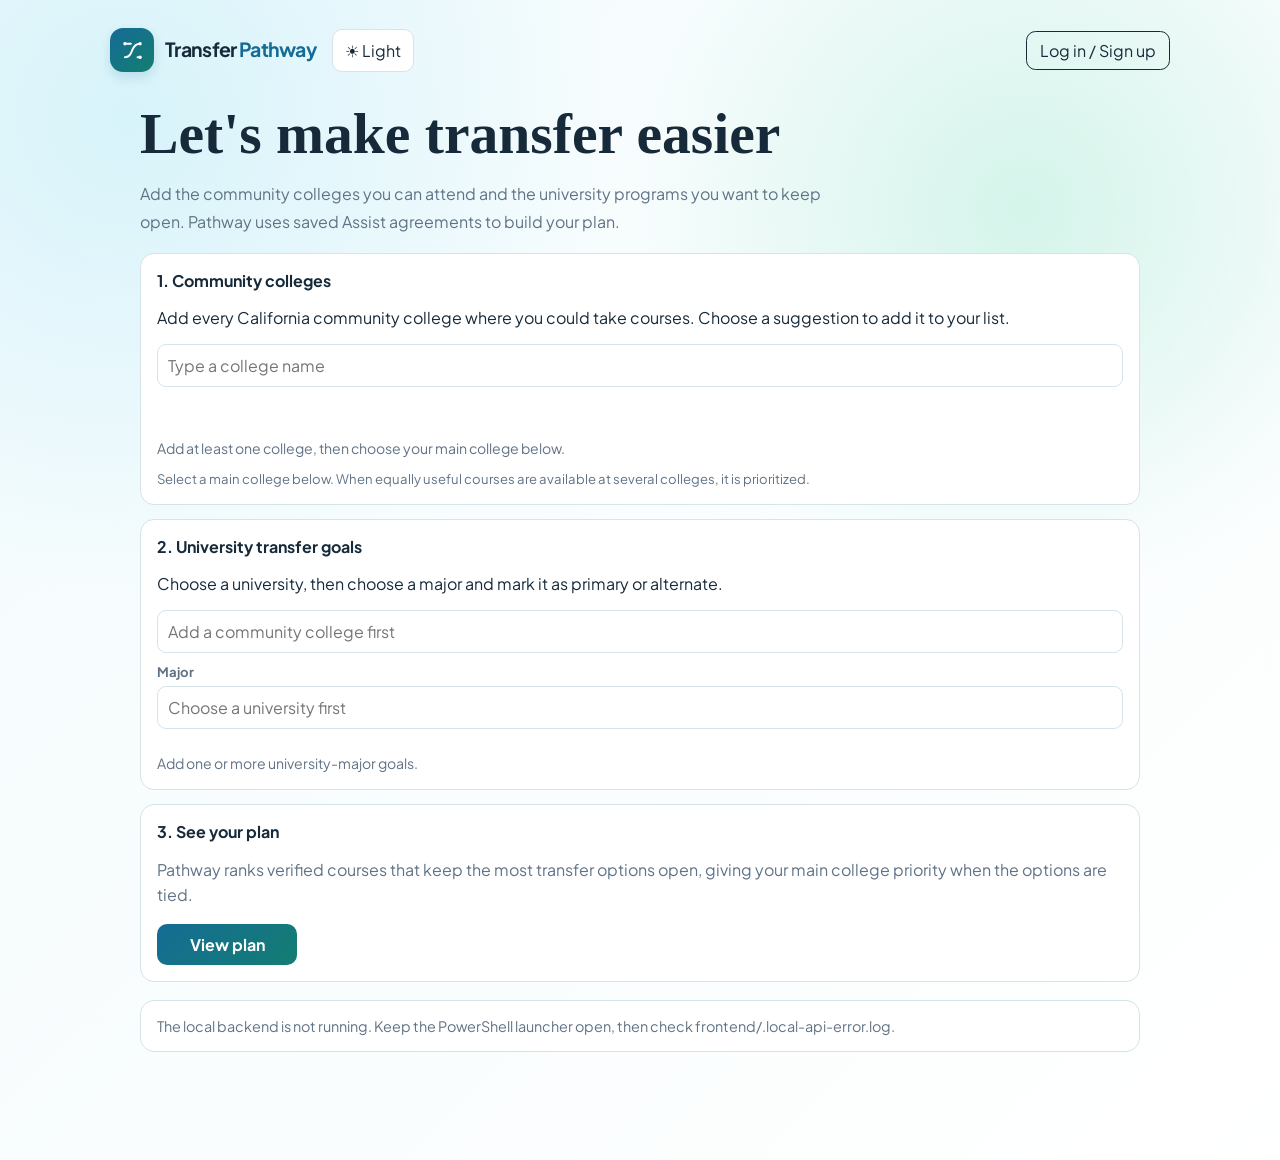
==== commit eb010f5d: "Integrate authentication, college selection, and course planning" ====
--- a/frontend/index.html
+++ b/frontend/index.html
@@ -1,20 +1,27 @@
+
 <!doctype html>
 <html lang="en">
 <head>
   <meta charset="UTF-8">
   <meta name="viewport" content="width=device-width,initial-scale=1">
   <title>Transfer Pathway</title>
+
   <link rel="preconnect" href="https://fonts.googleapis.com">
   <link rel="preconnect" href="https://fonts.gstatic.com" crossorigin>
   <link href="https://fonts.googleapis.com/css2?family=Plus+Jakarta+Sans:wght@400;500;600;700&display=swap" rel="stylesheet">
+
   <link rel="stylesheet" href="css/variables.css">
   <link rel="stylesheet" href="css/layout.css">
   <link rel="stylesheet" href="css/components.css">
   <link rel="stylesheet" href="css/planner.css">
+  <link rel="stylesheet" href="css/auth.css">
 </head>
+
 <body>
   <div class="app-shell">
     <main class="content">
+
+      <!-- Main navigation -->
       <header class="topbar">
         <div class="site-brand" aria-label="Transfer Pathway">
           <span class="site-brand-mark" aria-hidden="true">
@@ -27,13 +34,99 @@
               <circle cx="25" cy="24" r="2" />
             </svg>
           </span>
-          <span class="site-brand-name"><span>Transfer</span> <span>Pathway</span></span>
+
+          <span class="site-brand-name">
+            <span>Transfer</span> <span>Pathway</span>
+          </span>
         </div>
-        <button class="theme-toggle" id="theme-button" aria-label="Change color theme">☀ Light</button>
+
+        <button
+          class="theme-toggle"
+          id="theme-button"
+          aria-label="Change color theme"
+        >
+          ☀ Light
+        </button>
+
+        <div id="auth-controls" class="auth-controls"></div>
       </header>
+
+      <!-- Main application -->
       <section class="page" id="app"></section>
+
     </main>
   </div>
+
+  <!-- Main application JavaScript -->
   <script type="module" src="js/app.js"></script>
+
+  <!-- Authentication dialog -->
+  <dialog
+    id="auth-dialog"
+    class="auth-dialog"
+    aria-labelledby="auth-subtitle"
+  >
+    <button
+      type="button"
+      class="auth-close"
+      id="auth-close"
+      aria-label="Close"
+    >
+      ×
+    </button>
+
+    <h2 id="auth-subtitle">Welcome back to Pathway</h2>
+
+    <form id="auth-form">
+      <label for="auth-email">Email address</label>
+      <input
+        id="auth-email"
+        type="email"
+        name="email"
+        autocomplete="email"
+        required
+      >
+
+      <label for="auth-password">Password</label>
+      <input
+        id="auth-password"
+        type="password"
+        name="password"
+        autocomplete="current-password"
+        minlength="10"
+        required
+      >
+
+      <button
+        class="auth-primary"
+        id="auth-submit"
+        type="submit"
+      >
+        Log in
+      </button>
+
+      <button
+        class="auth-text"
+        id="auth-toggle"
+        type="button"
+      >
+        Need an account? Sign up
+      </button>
+
+      <p
+        class="auth-message"
+        id="auth-message"
+        role="alert"
+      ></p>
+    </form>
+
+    <div class="auth-divider">or</div>
+
+    <div id="google-signin"></div>
+  </dialog>
+
+  <!-- Authentication JavaScript -->
+  <script type="module" src="js/auth.js"></script>
+
 </body>
 </html>
--- a/frontend/css/planner.css
+++ b/frontend/css/planner.css
@@ -2,12 +2,35 @@
 .planner-card + .planner-card { margin-top: 14px; }
 .search-add-row { display: flex; gap: 8px; align-items: center; }
 .search-add-row input { flex: 1; min-width: 0; }
+.college-picker { position: relative; }
+.college-suggestions { position: absolute; z-index: 5; top: calc(100% + 7px); left: 0; right: 0; max-height: 280px; overflow-y: auto; padding: 6px; border: 1px solid #dce5eb; border-radius: 12px; background: #fff; box-shadow: 0 14px 32px rgba(22, 42, 58, .16); }
+.college-suggestions[hidden] { display: none; }
+.college-suggestion { display: flex; justify-content: space-between; align-items: center; gap: 12px; width: 100%; padding: 12px 14px; border: 0; border-radius: 8px; background: #fff; color: #263746; font-family: var(--font); font-size: .95rem; font-weight: 700; text-align: left; cursor: pointer; transition: background-color .15s ease, transform .15s ease; }
+.college-suggestion:hover, .college-suggestion:focus-visible { background: #f2f6f9; outline: none; transform: translateX(2px); }
+.college-suggestion.west-valley > span:first-child { color: #17365d; }
+.college-suggestion.foothill > span:first-child { color: #7b252b; }
+.college-suggestion.de-anza > span:first-child { color: #b75519; }
+.university-suggestion > span:first-child { color: var(--school-color); }
+.already-selected { flex: 0 0 auto; color: #637383; font-size: .74rem; font-weight: 600; }
+.primary-selected-option { color: #147d73; }
+.suggestion-empty { margin: 0; padding: 12px 14px; color: #637383; font-size: .88rem; }
 .selection-list { display: grid; gap: 8px; margin-top: 14px; }
 .selection-chip { display: flex; align-items: center; gap: 9px; width: 100%; border: 1px solid var(--border); border-radius: 10px; padding: 9px 10px; background: var(--surface); color: var(--ink); text-align: left; }
 .selection-chip.is-main { border-color: var(--teal); background: var(--teal-soft); }
 .selection-chip label { display: flex; align-items: center; gap: 4px; color: var(--muted); font-size: .82rem; font-weight: 700; }
 .selection-chip span:not([aria-hidden]) { flex: 1; }
-.selection-chip.goal-chip { cursor: pointer; }
+.selection-chip .main-selected-label { flex: 0 0 auto; margin-left: auto; color: var(--teal); font-size: .76rem; font-weight: 700; }
+.selection-chip.goal-chip { cursor: default; }
+.goal-school { display: grid; gap: 7px; }
+.goal-school-heading { display: flex; align-items: center; justify-content: space-between; gap: 10px; padding: 3px 2px; }
+.goal-school-heading strong { color: var(--school-color); font-size: .95rem; }
+.primary-status { color: var(--muted); font-size: .76rem; font-weight: 700; }
+.primary-status.is-set { color: var(--teal); }
+.goal-type-picker { display: flex; flex-wrap: wrap; align-items: center; gap: 12px; margin-top: 12px; padding: 11px 13px; border: 1px solid var(--border); border-radius: 10px; background: var(--surface); color: var(--ink); font-size: .88rem; }
+.goal-type-picker > span { color: var(--muted); font-weight: 700; }
+.goal-type-picker label { display: inline-flex; align-items: center; gap: 5px; cursor: pointer; }
+.goal-type-badge { flex: 0 0 auto !important; margin-left: auto; padding: 4px 8px; border-radius: 999px; background: var(--primary-soft); color: var(--primary); font-size: .72rem; font-weight: 700; }
+.goal-type-badge.alternate { background: #f2edf8; color: #604080; }
 .chip-remove { margin-left: auto; border: 0; background: transparent; color: var(--muted); font-size: 1.25rem; line-height: 1; cursor: pointer; }
 .selection-hint, .main-college-note, .field-message { margin: 10px 0 0; color: var(--muted); font-size: .88rem; line-height: 1.45; }
 .field-message { color: #b45309; min-height: 1.25em; }
@@ -124,3 +147,7 @@
 .visually-hidden { position: absolute; width: 1px; height: 1px; padding: 0; margin: -1px; overflow: hidden; clip: rect(0, 0, 0, 0); white-space: nowrap; border: 0; }
 @media (max-width: 760px) { .transfer-board-goals { align-items: flex-start; flex-direction: column; } .course-board-columns { grid-template-columns: 1fr; } }
 @media (max-width: 520px) { .search-add-row { align-items: stretch; flex-direction: column; } .search-add-row .secondary { width: 100%; } .plan-chat-form { gap: 8px; padding: 8px 9px 8px 14px; } .chat-submit { flex-basis: 46px; width: 46px; height: 46px; border-radius: 13px; } .answer-panel { padding: 11px; } .answer-panel .message { max-width: 100%; } }
+
+.goal-type-picker[hidden] {
+    display: none !important;
+}
--- a/frontend/css/auth.css
+++ b/frontend/css/auth.css
@@ -0,0 +1,17 @@
+.auth-controls { display: inline-flex; align-items: center; gap: 0.65rem; margin-left: auto; }
+.auth-email { font-size: 0.85rem; opacity: 0.8; max-width: 16rem; overflow: hidden; text-overflow: ellipsis; }
+.auth-button { border: 1px solid currentColor; border-radius: 0.6rem; background: transparent; color: inherit; padding: 0.5rem 0.8rem; cursor: pointer; white-space: nowrap; }
+.auth-dialog { color: #24282f; background: #fff; width: min(92vw, 410px); border: none; border-radius: 1.1rem; padding: 1.5rem; box-shadow: 0 12px 55px rgba(0,0,0,0.25); }
+.auth-dialog::backdrop { background: rgba(16,22,33,0.55); }
+.auth-dialog h2 { font-size: 1.35rem; margin: 0 2rem 0.5rem 0; }
+.auth-dialog form { display: grid; gap: 0.7rem; }
+.auth-dialog input { width: 100%; box-sizing: border-box; border: 1px solid #bbc0c9; border-radius: 0.55rem; padding: 0.7rem; }
+.auth-dialog label { font-size: 0.85rem; font-weight: 600; }
+.auth-dialog button { cursor: pointer; }
+.auth-dialog .auth-primary { background: #244dbb; color: #fff; border: 0; padding: 0.7rem; border-radius: 0.55rem; }
+.auth-dialog .auth-text { background: transparent; border: 0; padding: 0.6rem; color: #244dbb; }
+.auth-dialog .auth-close { position: absolute; right: 1rem; top: 0.9rem; background: transparent; border: 0; font-size: 1.6rem; }
+.auth-message { color: #bb2538; min-height: 1.2rem; font-size: 0.85rem; }
+.auth-divider { display: flex; align-items: center; justify-content: center; margin: 0.5rem 0; font-size: 0.8rem; color: #667085; }
+#google-signin { min-height: 2.8rem; display: flex; justify-content: center; align-items: center; font-size: 0.85rem; }
+@media (max-width: 640px) { .auth-email { display: none; } }
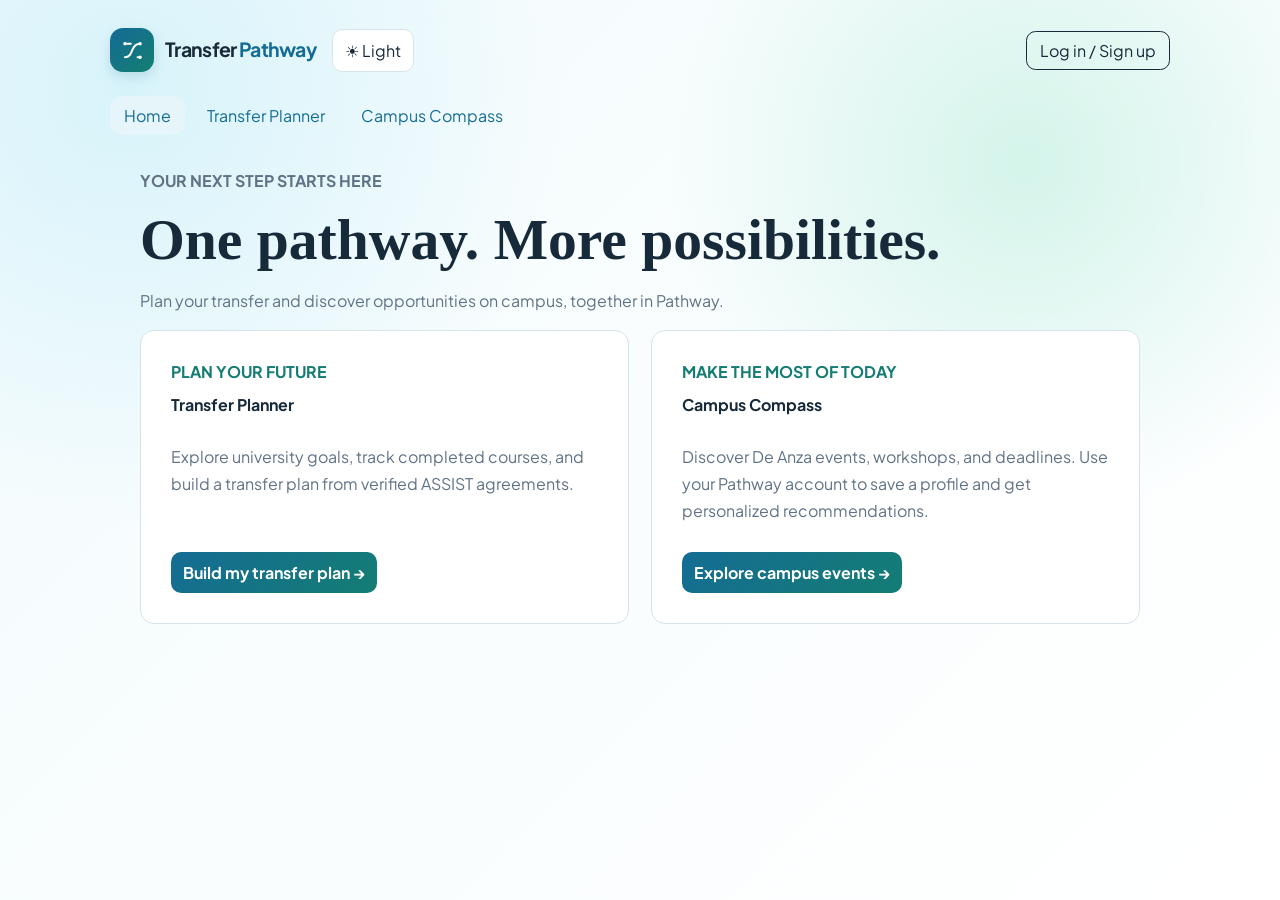
==== commit 19b2bd0a: "Integrate Campus Compass accounts and events with transfer planning" ====
--- a/frontend/index.html
+++ b/frontend/index.html
@@ -15,6 +15,7 @@
   <link rel="stylesheet" href="css/components.css">
   <link rel="stylesheet" href="css/planner.css">
   <link rel="stylesheet" href="css/auth.css">
+  <link rel="stylesheet" href="css/services.css">
 </head>
 
 <body>
@@ -52,6 +53,11 @@
       </header>
 
       <!-- Main application -->
+      <nav class="service-nav" aria-label="Services">
+        <a href="?">Home</a>
+        <a href="?service=transfer">Transfer Planner</a>
+        <a href="?service=compass">Campus Compass</a>
+      </nav>
       <section class="page" id="app"></section>
 
     </main>
@@ -120,6 +126,7 @@
       ></p>
     </form>
 
+    <button class="auth-text" id="auth-forgot" type="button" hidden>Forgot password?</button>
     <div class="auth-divider">or</div>
 
     <div id="google-signin"></div>
--- a/frontend/css/planner.css
+++ b/frontend/css/planner.css
@@ -77,7 +77,13 @@
 .selected-goal-chip { display: inline-flex; align-items: center; gap: 8px; max-width: 280px; padding: 8px 10px; border: 1px solid var(--border); border-radius: 9px; background: var(--surface); color: var(--ink); font-size: .82rem; font-weight: 800; line-height: 1.25; }
 .selected-goal-chip.dot-chip-0 { border-color: #3182f6; background: color-mix(in srgb, #3182f6 10%, var(--surface)); } .selected-goal-chip.dot-chip-1 { border-color: #9658e8; background: color-mix(in srgb, #9658e8 10%, var(--surface)); } .selected-goal-chip.dot-chip-2 { border-color: #18b8bd; background: color-mix(in srgb, #18b8bd 10%, var(--surface)); } .selected-goal-chip.dot-chip-3 { border-color: #ed9a29; background: color-mix(in srgb, #ed9a29 10%, var(--surface)); }
 .course-board-layout { display: grid; gap: 16px; align-items: start; }
-.course-board-columns { display: grid; grid-template-columns: repeat(3, minmax(0, 1fr)); gap: 14px; }
+.course-board-columns { display: grid; grid-template-columns: minmax(0, 1fr); gap: 20px; }
+.university-course-plans { display: grid; gap: 22px; margin-top: 20px; }
+.university-course-plan { padding: 18px; border: 1px solid var(--border); border-radius: 15px; background: var(--surface); box-shadow: var(--shadow); }
+.university-course-plan-heading { display: flex; justify-content: space-between; align-items: flex-start; gap: 12px; margin-bottom: 15px; padding-bottom: 12px; border-bottom: 1px solid var(--border); }
+.university-course-plan-heading h2 { margin: 0; font-size: 1.16rem; }
+.university-course-plan-heading p { margin: 4px 0 0; color: var(--muted); }
+.university-assist-link { flex: 0 0 auto; font-size: .84rem; font-weight: 700; }
 .course-column, .course-board-footnotes { border: 1px solid var(--border); border-radius: 14px; background: var(--surface); box-shadow: var(--shadow); }
 .course-column { overflow: hidden; }
 .course-column-heading { padding: 17px 17px 13px; border-bottom: 1px solid var(--border); }
@@ -86,12 +92,36 @@
 .course-column.not-articulated .course-column-heading { border-top: 4px solid var(--warning); }
 .course-column-heading h3, .course-board-footnotes h3 { margin: 0; font-size: 1.08rem; }
 .course-column-heading p { margin: 6px 0 0; color: var(--muted); font-size: .84rem; line-height: 1.45; }
-.course-card-list { display: grid; gap: 10px; padding: 12px; }
+.course-card-list { display: grid; grid-template-columns: repeat(3, minmax(0, 1fr)); gap: 12px; padding: 14px; align-items: start; }
 .course-board-card { border: 1px solid var(--border); border-left: 5px solid var(--primary); border-radius: 10px; padding: 12px; background: color-mix(in srgb, var(--surface) 94%, var(--primary-soft)); }
 .course-column.recommended .course-board-card { border-left-color: var(--teal); background: color-mix(in srgb, var(--surface) 94%, var(--teal-soft)); }
 .unavailable-course-card { border: 1px solid color-mix(in srgb, var(--warning) 30%, var(--border)); border-left: 5px solid var(--warning); border-radius: 10px; padding: 12px; background: color-mix(in srgb, var(--warning) 7%, var(--surface)); }
 .unavailable-course-reason { margin: 10px 0 0; color: var(--muted); font-size: .78rem; font-weight: 700; line-height: 1.45; }
 .course-board-card.is-fallback { border-left-style: dashed; }
+.equivalency-group { position: relative; display: grid; gap: 8px; padding: 10px; border: 2px solid color-mix(in srgb, var(--primary) 60%, var(--border)); border-radius: 11px; background: color-mix(in srgb, var(--primary-soft) 28%, var(--surface)); }
+.equivalency-group::after { position: absolute; z-index: 8; top: 7px; left: 7px; max-width: calc(100% - 14px); padding: 7px 10px; border-radius: 7px; background: var(--ink); color: var(--surface); content: "Satisfies: " attr(data-tooltip); font-size: .76rem; font-weight: 700; line-height: 1.35; opacity: 0; pointer-events: none; transform: translateY(-2px); transition: opacity .12s ease, transform .12s ease; }
+.equivalency-group:hover::after, .equivalency-group:focus-visible::after { opacity: 1; transform: translateY(0); }
+.equivalency-group:has(.option-switch:hover)::after,
+.equivalency-group:has(.option-switch:focus-visible)::after { opacity: 0; visibility: hidden; }
+.equivalency-group:focus-visible { outline: 3px solid color-mix(in srgb, var(--primary) 30%, transparent); outline-offset: 2px; }
+.equivalency-group-heading { display: flex; justify-content: space-between; align-items: center; gap: 6px; min-height: 29px; }
+.equivalency-option[hidden] { display: none !important; }
+.equivalency-group-college { color: var(--muted); font-size: .74rem; font-weight: 800; }
+.equivalency-option { display: grid; gap: 6px; }
+.equivalency-option[hidden] { display: none !important; }
+.equivalency-conjunction { justify-self: center; color: var(--muted); font-size: .72rem; font-weight: 800; text-transform: uppercase; }
+.equivalency-course { display: flex; justify-content: space-between; align-items: center; gap: 8px; padding: 8px 9px; border: 1px solid var(--border); border-radius: 8px; background: var(--surface); }
+.equivalency-course > div:first-child { display: grid; gap: 2px; min-width: 0; }
+.equivalency-course strong { font-size: .86rem; }
+.equivalency-course span { color: var(--muted); font-size: .75rem; line-height: 1.35; }
+.equivalency-course-meta { display: grid; flex: 0 0 auto; justify-items: end; gap: 2px; }
+.option-switch { display: inline-flex; align-items: center; justify-content: center; gap: 9px; flex-shrink: 0; min-height: 40px; padding: 8px 12px; border: 2px solid var(--primary); border-radius: 10px; background: var(--primary-soft); color: var(--primary); font: inherit; font-size: .8rem; font-weight: 800; cursor: pointer; box-shadow: 0 2px 5px color-mix(in srgb, var(--primary) 15%, transparent); transition: background .15s, color .15s; }
+.option-switch > span { font-size: 1.25rem; line-height: 1; }
+.option-switch:hover { background: var(--primary); color: var(--primary-contrast); }
+.option-switch:focus-visible { outline: 3px solid color-mix(in srgb, var(--primary) 30%, transparent); outline-offset: 2px; }
+.not-articulated-group { border-color: color-mix(in srgb, var(--warning) 55%, var(--border)); background: color-mix(in srgb, var(--warning) 5%, var(--surface)); }
+.not-articulated-group .equivalency-group-heading { justify-content: flex-start; }
+.unavailable-course-reason { margin: 0; color: var(--muted); font-size: .8rem; line-height: 1.45; }
 .course-card-top { display: flex; gap: 8px; justify-content: space-between; align-items: flex-start; }
 .course-card-top h4 { margin: 0; font-size: .98rem; }
 .course-card-top p { margin: 3px 0 0; color: var(--muted); font-size: .83rem; line-height: 1.35; }
@@ -146,8 +176,23 @@
 .answer-thinking { color: var(--muted) !important; font-style: italic; }
 .visually-hidden { position: absolute; width: 1px; height: 1px; padding: 0; margin: -1px; overflow: hidden; clip: rect(0, 0, 0, 0); white-space: nowrap; border: 0; }
 @media (max-width: 760px) { .transfer-board-goals { align-items: flex-start; flex-direction: column; } .course-board-columns { grid-template-columns: 1fr; } }
-@media (max-width: 520px) { .search-add-row { align-items: stretch; flex-direction: column; } .search-add-row .secondary { width: 100%; } .plan-chat-form { gap: 8px; padding: 8px 9px 8px 14px; } .chat-submit { flex-basis: 46px; width: 46px; height: 46px; border-radius: 13px; } .answer-panel { padding: 11px; } .answer-panel .message { max-width: 100%; } }
+@media (max-width: 520px) { .search-add-row { align-items: stretch; flex-direction: column; } .search-add-row .secondary { width: 100%; } .university-course-plan { padding: 12px; } .university-course-plan-heading { align-items: flex-start; flex-direction: column; } .equivalency-course { align-items: flex-start; flex-direction: column; } .equivalency-course-meta { display: flex; flex-wrap: wrap; justify-items: start; } .plan-chat-form { gap: 8px; padding: 8px 9px 8px 14px; } .chat-submit { flex-basis: 46px; width: 46px; height: 46px; border-radius: 13px; } .answer-panel { padding: 11px; } .answer-panel .message { max-width: 100%; } }
 
 .goal-type-picker[hidden] {
     display: none !important;
 }
+.plan-view-switch{display:flex;flex-wrap:wrap;gap:12px;margin:24px 0;padding:20px;border:2px solid var(--primary);border-top-width:5px;border-radius:18px;background:var(--surface);box-shadow:var(--shadow)}
+.plan-view-switch::before{content:"Choose your plan view";flex-basis:100%;color:var(--ink);font-size:1.1rem;font-weight:800;margin-bottom:2px}
+.plan-view-switch button{display:flex;align-items:center;gap:10px;max-width:100%;min-height:52px;border:1px solid var(--border);border-radius:12px;padding:12px 16px;background:var(--primary-soft);color:var(--ink);font:inherit;font-weight:600;line-height:1.5;overflow-wrap:anywhere;cursor:pointer;text-align:left;transition:background .15s,border-color .15s}
+.plan-view-switch button:hover{border-color:var(--primary)}
+.plan-view-switch button:focus-visible{outline:3px solid var(--primary);outline-offset:4px}
+.plan-view-switch button[aria-pressed="true"]{background:var(--primary);color:var(--primary-contrast);border-color:var(--primary);font-weight:800;box-shadow:0 3px 9px color-mix(in srgb,var(--primary) 25%,transparent)}
+.plan-view-switch button[aria-pressed="true"]::before{content:"✓";flex:none;font-weight:800}
+@media(max-width:600px){.plan-view-switch{padding:14px;gap:10px}.plan-view-switch button{width:100%}}
+#combined-course-board[hidden],[data-university-panel][hidden]{display:none!important}
+
+.course-column .course-completed-list{grid-template-columns:repeat(3,minmax(0,1fr));padding:0 14px 14px;align-items:start}.course-card-list>.empty-course-column,.course-card-list>.course-all-completed{grid-column:1/-1}.course-column.not_articulated .course-column-heading{border-top:4px solid var(--warning)}
+@media(max-width:900px){.course-card-list,.course-column .course-completed-list{grid-template-columns:repeat(2,minmax(0,1fr))}}
+@media(max-width:600px){.course-card-list,.course-column .course-completed-list{grid-template-columns:minmax(0,1fr)}}
+
+.course-goal-role{margin-top:12px;padding-top:10px;border-top:1px solid var(--border);font-size:.77rem}.course-goal-role>strong{color:var(--muted);font-size:.73rem}.course-goal-role ul{display:grid;gap:6px;list-style:none;margin:7px 0 0;padding:0}.course-goal-role li{display:flex;align-items:baseline;gap:7px;line-height:1.45;overflow-wrap:anywhere}.course-goal-role .university-dot{flex:none;width:8px;height:8px}
--- a/frontend/css/auth.css
+++ b/frontend/css/auth.css
@@ -1,17 +1,19 @@
 .auth-controls { display: inline-flex; align-items: center; gap: 0.65rem; margin-left: auto; }
 .auth-email { font-size: 0.85rem; opacity: 0.8; max-width: 16rem; overflow: hidden; text-overflow: ellipsis; }
 .auth-button { border: 1px solid currentColor; border-radius: 0.6rem; background: transparent; color: inherit; padding: 0.5rem 0.8rem; cursor: pointer; white-space: nowrap; }
-.auth-dialog { color: #24282f; background: #fff; width: min(92vw, 410px); border: none; border-radius: 1.1rem; padding: 1.5rem; box-shadow: 0 12px 55px rgba(0,0,0,0.25); }
+.auth-dialog { color: var(--ink); background: var(--surface); width: min(92vw, 410px); border: none; border-radius: 1.1rem; padding: 1.5rem; box-shadow: 0 12px 55px rgba(0,0,0,0.25); }
 .auth-dialog::backdrop { background: rgba(16,22,33,0.55); }
 .auth-dialog h2 { font-size: 1.35rem; margin: 0 2rem 0.5rem 0; }
 .auth-dialog form { display: grid; gap: 0.7rem; }
 .auth-dialog input { width: 100%; box-sizing: border-box; border: 1px solid #bbc0c9; border-radius: 0.55rem; padding: 0.7rem; }
 .auth-dialog label { font-size: 0.85rem; font-weight: 600; }
 .auth-dialog button { cursor: pointer; }
-.auth-dialog .auth-primary { background: #244dbb; color: #fff; border: 0; padding: 0.7rem; border-radius: 0.55rem; }
-.auth-dialog .auth-text { background: transparent; border: 0; padding: 0.6rem; color: #244dbb; }
+.auth-dialog .auth-primary { background: var(--primary); color: var(--primary-contrast); border: 0; padding: 0.7rem; border-radius: 0.55rem; }
+.auth-dialog .auth-text { background: transparent; border: 0; padding: 0.6rem; color: var(--primary); }
 .auth-dialog .auth-close { position: absolute; right: 1rem; top: 0.9rem; background: transparent; border: 0; font-size: 1.6rem; }
 .auth-message { color: #bb2538; min-height: 1.2rem; font-size: 0.85rem; }
 .auth-divider { display: flex; align-items: center; justify-content: center; margin: 0.5rem 0; font-size: 0.8rem; color: #667085; }
 #google-signin { min-height: 2.8rem; display: flex; justify-content: center; align-items: center; font-size: 0.85rem; }
 @media (max-width: 640px) { .auth-email { display: none; } }
+
+[hidden]{display:none !important}
--- a/frontend/css/services.css
+++ b/frontend/css/services.css
@@ -0,0 +1,18 @@
+.service-nav{display:flex;flex-wrap:wrap;gap:8px;margin-top:24px}.service-nav a{color:var(--primary);padding:9px 14px;text-decoration:none;border-radius:12px}.service-nav a:hover,.service-nav a[aria-current="page"]{background:var(--primary-soft)}.service-grid{display:grid;grid-template-columns:repeat(2,minmax(0,1fr));gap:22px}.service-card{display:flex;flex-direction:column;align-items:flex-start;gap:12px;padding:30px}.service-card p{color:var(--muted);line-height:1.7}.service-card h2{margin:0}.service-card a{margin-top:auto;text-decoration:none}.service-eyebrow{color:var(--teal);font-weight:700}.compass-layout{display:grid;grid-template-columns:280px minmax(0,1fr);gap:24px;align-items:start}.compass-profile{padding:24px;display:grid;gap:12px}.compass-profile label{display:grid;gap:7px}.compass-profile input,.compass-profile select{width:100%;min-width:0;padding:10px;border:1px solid var(--border);border-radius:10px;background:var(--surface);color:var(--ink)}.compass-map{height:360px;border-radius:18px;border:1px solid var(--border);background:var(--primary-soft);margin-bottom:20px;z-index:0}.compass-events{display:grid;gap:14px}.compass-event{padding:22px}.compass-event h3{margin:8px 0}.compass-event p{color:var(--muted);line-height:1.6}.compass-event a{color:var(--primary)}.compass-status{color:var(--muted);line-height:1.6}.compass-profile button:disabled{opacity:.55}.compass-event-meta{font-size:.88rem;color:var(--teal)}@media(max-width:760px){.service-grid,.compass-layout{grid-template-columns:1fr}.service-card{padding:24px}.compass-map{height:300px}}
+.email-settings{margin-top:20px}.email-opt-in{display:flex!important;align-items:center;gap:10px}.email-opt-in input{width:auto}.email-action{padding:20px;margin-top:20px}
+
+/* Original Campus Compass priority colors, within the Pathway layout. */
+.priority-high{--priority-color:#E85A4F}.priority-medium{--priority-color:#D9922F}.priority-low{--priority-color:#5C7A93}.priority-ranking{--priority-color:#9AA3AD}
+.compass-event{border-left:5px solid var(--priority-color)}.compass-priority-badge{display:inline-block;color:var(--ink);border:1px solid var(--priority-color);border-radius:7px;padding:4px 8px;font-size:.8rem}.compass-priority-badge::before{content:"";display:inline-block;width:8px;height:8px;border-radius:50%;background:var(--priority-color);margin-right:7px}.compass-range-controls{margin-bottom:16px}.compass-range{display:flex;flex-wrap:wrap;gap:7px}.compass-range button{padding:8px 12px;background:var(--surface);color:var(--ink);border:1px solid var(--border);border-radius:10px;cursor:pointer}.compass-range button[aria-pressed="true"]{background:var(--primary);color:var(--primary-contrast);border-color:var(--primary)}.compass-range button:focus-visible{outline:2px solid var(--primary);outline-offset:3px}.compass-legend{display:flex;flex-wrap:wrap;gap:10px 16px;margin-top:12px;color:var(--muted);font-size:.78rem}.compass-legend>span{display:inline-flex;align-items:center;gap:6px}.priority-dot{display:inline-block;width:9px;height:9px;border-radius:50%;background:var(--priority-color)}.compass-pin{display:grid;place-items:center;background:var(--priority-color);border:2px solid #fff;border-radius:50% 50% 50% 0;transform:rotate(-45deg);box-shadow:0 2px 8px #172a3a55;color:#fff}.compass-pin>span{transform:rotate(45deg);font-size:13px;font-weight:700}.compass-popup article+article{border-top:1px solid #d4e4e9;margin-top:12px;padding-top:12px}.compass-popup .compass-priority-badge{color:#172a3a}.compass-popup h3{margin:8px 0}.compass-popup p{margin:6px 0}
+
+.compass-location-selection{display:flex;align-items:center;justify-content:space-between;flex-wrap:wrap;gap:10px;padding:14px;background:var(--primary-soft);border:1px solid var(--border);border-radius:12px;margin-bottom:12px}.compass-location-selection strong{min-width:0;overflow-wrap:anywhere}.compass-location-selection button{background:var(--surface);color:var(--primary);border:1px solid var(--border);border-radius:8px;padding:8px 10px;cursor:pointer}.compass-marker.is-selected .compass-pin{outline:3px solid var(--ink);outline-offset:3px}.compass-results{min-width:0}.compass-results .compass-status{margin-top:0}.compass-explorer{min-width:0}
+@media(min-width:1100px){.content.compass-content{padding-inline:max(22px,calc((100vw - 1480px)/2))}.page.compass-page{max-width:1440px}.compass-page .compass-layout{grid-template-columns:260px minmax(0,1fr)}.compass-explorer{display:grid;grid-template-columns:minmax(0,1.15fr) minmax(280px,.85fr);gap:20px;align-items:start}.compass-explorer .compass-map{height:560px;position:sticky;top:20px;margin-bottom:0}.compass-results{max-height:740px;overflow:auto;padding:4px 5px 12px 4px;scrollbar-gutter:stable}}
+.compass-explorer .compass-map{position:relative}@media(min-width:1100px){.compass-explorer .compass-map{position:sticky}}
+
+.compass-clear-major{justify-self:start;border:0;background:transparent;color:var(--primary);padding:3px 0;font-size:.8rem;cursor:pointer}.compass-clear-major:disabled{opacity:.45;cursor:default}
+
+.compass-transfer-filter{display:flex;align-items:center;gap:9px;margin-top:14px;color:var(--ink);font-size:.9rem;cursor:pointer}.compass-transfer-filter input{width:17px;height:17px;accent-color:var(--primary)}
+
+.compass-interests{min-width:0;border:0;padding:0;margin:0}.compass-interests legend{padding:0;margin-bottom:10px}.compass-interest-options{display:grid;gap:9px;max-height:240px;overflow:auto;padding:3px 5px 3px 0}.compass-profile .compass-interest-options label{display:flex;align-items:flex-start;gap:9px;font-size:.85rem;line-height:1.5;cursor:pointer}.compass-profile .compass-interest-options input{flex:none;width:16px;height:16px;margin:3px 0 0;padding:0;accent-color:var(--primary)}
+
+.compass-interest-options{display:flex;flex-wrap:wrap;gap:8px;max-height:none;overflow:visible;padding:3px 0}.compass-interest-chip{border:1px solid var(--border);border-radius:18px;background:var(--surface);color:var(--ink);font-size:.8rem;line-height:1.4;padding:8px 11px;text-align:left;cursor:pointer;max-width:100%}.compass-interest-chip[aria-pressed="true"]{background:var(--primary-soft);border-color:var(--primary);color:var(--primary);font-weight:600}.compass-interest-chip:focus-visible{outline:2px solid var(--primary);outline-offset:3px}
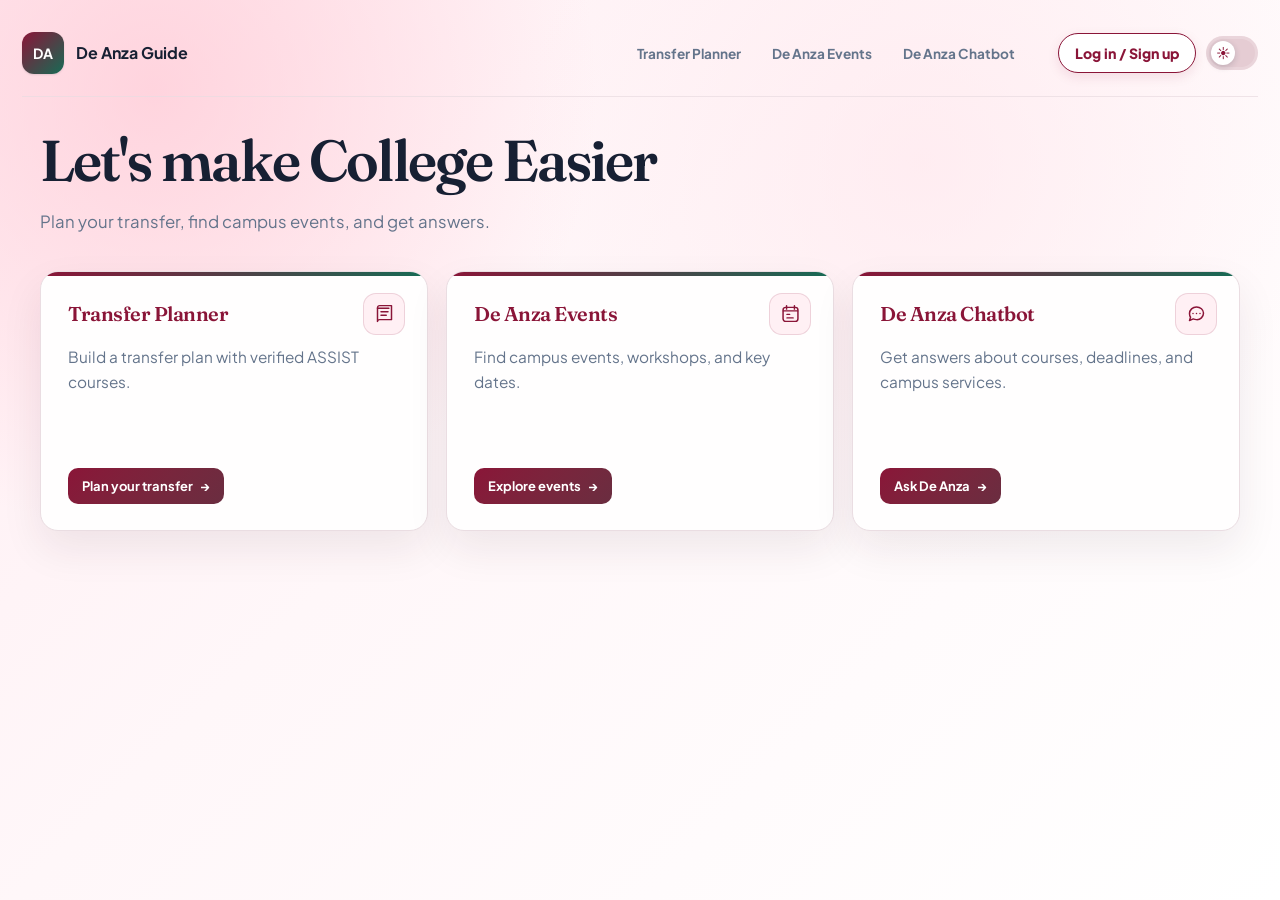
==== commit 996a595f: "Integrate De Anza chatbot" ====
--- a/frontend/index.html
+++ b/frontend/index.html
@@ -4,11 +4,11 @@
 <head>
   <meta charset="UTF-8">
   <meta name="viewport" content="width=device-width,initial-scale=1">
-  <title>Transfer Pathway</title>
+  <title>De Anza Guide</title>
 
   <link rel="preconnect" href="https://fonts.googleapis.com">
   <link rel="preconnect" href="https://fonts.gstatic.com" crossorigin>
-  <link href="https://fonts.googleapis.com/css2?family=Plus+Jakarta+Sans:wght@400;500;600;700&display=swap" rel="stylesheet">
+  <link href="https://fonts.googleapis.com/css2?family=Fraunces:opsz,wght@9..144,600;9..144,700&family=Inter:wght@400;500;600;700&family=Plus+Jakarta+Sans:wght@400;500;600;700;800&display=swap" rel="stylesheet">
 
   <link rel="stylesheet" href="css/variables.css">
   <link rel="stylesheet" href="css/layout.css">
@@ -24,40 +24,24 @@
 
       <!-- Main navigation -->
       <header class="topbar">
-        <div class="site-brand" aria-label="Transfer Pathway">
-          <span class="site-brand-mark" aria-hidden="true">
-            <svg viewBox="0 0 32 32" role="img">
-              <path d="M7 24c5.8 0 7.1-4.6 9.1-9.2C18 10.2 20.5 8 25 8" />
-              <path d="M7 8h7" />
-              <path d="M22 24h3" />
-              <circle cx="7" cy="8" r="2" />
-              <circle cx="25" cy="8" r="2" />
-              <circle cx="25" cy="24" r="2" />
-            </svg>
-          </span>
+        <a class="site-brand" href="?" aria-label="De Anza Guide home">
+          <span class="site-brand-mark" aria-hidden="true">DA</span>
+          <span class="site-brand-name">De Anza Guide</span>
+        </a>
 
-          <span class="site-brand-name">
-            <span>Transfer</span> <span>Pathway</span>
-          </span>
+        <nav class="primary-nav" aria-label="Main navigation">
+          <a href="?service=transfer" data-service="transfer">Transfer Planner</a>
+          <a href="?service=compass" data-service="compass">De Anza Events</a>
+          <a href="?service=chat" data-service="chat">De Anza Chatbot</a>
+        </nav>
+
+        <div class="header-actions">
+          <div id="auth-controls" class="auth-controls"></div>
+          <button class="theme-switch" id="theme-button" type="button" role="switch" aria-label="Switch to dark theme" aria-checked="false"></button>
         </div>
-
-        <button
-          class="theme-toggle"
-          id="theme-button"
-          aria-label="Change color theme"
-        >
-          ☀ Light
-        </button>
-
-        <div id="auth-controls" class="auth-controls"></div>
       </header>
 
       <!-- Main application -->
-      <nav class="service-nav" aria-label="Services">
-        <a href="?">Home</a>
-        <a href="?service=transfer">Transfer Planner</a>
-        <a href="?service=compass">Campus Compass</a>
-      </nav>
       <section class="page" id="app"></section>
 
     </main>
@@ -81,7 +65,7 @@
       ×
     </button>
 
-    <h2 id="auth-subtitle">Welcome back to Pathway</h2>
+    <h2 id="auth-subtitle">Welcome back to De Anza Guide</h2>
 
     <form id="auth-form">
       <label for="auth-email">Email address</label>
--- a/frontend/css/variables.css
+++ b/frontend/css/variables.css
@@ -1,2 +1,42 @@
-:root { --primary:#146c94; --primary-hover:#0e5575; --primary-soft:#e5f5fa; --primary-contrast:#fff; --teal:#147d73; --teal-soft:#e5f5f1; --warning:#a44c0a; --ink:#172a3a; --bg:#f4fbfd; --surface:#fff; --muted:#607386; --border:#d4e4e9; --shadow:0 18px 42px rgba(12,61,82,.1); --font:'Plus Jakarta Sans',Inter,system-ui,sans-serif; --display:Fraunces,Georgia,serif; --page-bg:radial-gradient(circle at 10% 10%,#d7f3fa 0,transparent 31%),radial-gradient(circle at 80% 18%,#d4f4ea 0,transparent 28%),linear-gradient(135deg,#f3fbfd,#fff); }
-body[data-theme="dark"] { --primary:#67c9ec; --primary-hover:#9bddf3; --primary-soft:#153c4e; --primary-contrast:#0d1820; --teal:#6fdbc5; --teal-soft:#153e3a; --warning:#f6c16b; --ink:#eef7fa; --bg:#0e1820; --surface:#162630; --muted:#b4c9d1; --border:#294451; --shadow:0 20px 52px rgba(0,0,0,.32); --page-bg:radial-gradient(circle at 12% 8%,#123e50 0,transparent 32%),linear-gradient(135deg,#0d1720,#101f27); }
+:root {
+  --primary: #8a1538;
+  --primary-hover: #6f102d;
+  --primary-soft: #fff0f4;
+  --primary-contrast: #fff;
+  --primary-border: rgba(138, 21, 56, .18);
+  --teal: #176b55;
+  --teal-soft: #e8f3ef;
+  --warning: #a65b24;
+  --ink: #172033;
+  --bg: #fff8fa;
+  --surface: #fff;
+  --surface-muted: #fbf7f8;
+  --muted: #64748b;
+  --text-soft: #8a94a6;
+  --border: #eadde2;
+  --border-strong: #dccbd2;
+  --shadow: 0 18px 42px rgba(47, 26, 34, .08);
+  --font: 'Plus Jakarta Sans', Inter, -apple-system, BlinkMacSystemFont, "Segoe UI", sans-serif;
+  --display: 'Fraunces', Georgia, serif;
+  --page-bg: radial-gradient(circle at 12% 10%, rgba(255,196,209,.64), transparent 32%), radial-gradient(circle at 72% 18%, rgba(255,226,233,.52), transparent 34%), linear-gradient(135deg,#ffeef3 0%,#fff7f9 42%,#fff 100%);
+}
+body[data-theme="dark"] {
+  --primary: #ff8aaa;
+  --primary-hover: #ffb1c8;
+  --primary-soft: rgba(255,138,170,.14);
+  --primary-contrast: #21151b;
+  --primary-border: rgba(255,138,170,.28);
+  --teal: #73d8bc;
+  --teal-soft: rgba(115,216,188,.13);
+  --warning: #f2b36e;
+  --ink: #f7f1f3;
+  --bg: #151018;
+  --surface: #211924;
+  --surface-muted: #241c27;
+  --muted: #c9bbc2;
+  --text-soft: #a999a1;
+  --border: rgba(255,228,236,.12);
+  --border-strong: rgba(255,228,236,.22);
+  --shadow: 0 20px 52px rgba(0,0,0,.26);
+  --page-bg: radial-gradient(circle at 16% 8%,rgba(124,25,56,.34),transparent 34%),linear-gradient(135deg,#17101a 0%,#22151d 48%,#0f1218 100%);
+}
--- a/frontend/css/layout.css
+++ b/frontend/css/layout.css
@@ -1 +1,32 @@
-*{box-sizing:border-box} body{margin:0;min-height:100vh;color:var(--ink);font-family:var(--font);background:var(--page-bg)} button,input,select,textarea{font:inherit}.app-shell{min-height:100vh}.content{padding:28px max(22px,calc((100vw - 1060px)/2));overflow:auto}.topbar{display:flex;justify-content:space-between;align-items:center;gap:16px}.site-brand{display:flex;align-items:center;gap:11px;min-width:0}.site-brand-mark{display:grid;place-items:center;flex:none;width:44px;height:44px;border-radius:13px;color:#fff;background:linear-gradient(140deg,#146c94 8%,#147d73 92%);box-shadow:0 5px 12px rgba(20,108,148,.16)}.site-brand-mark svg{width:27px;height:27px;fill:none;stroke:currentColor;stroke-linecap:round;stroke-linejoin:round;stroke-width:2.3}.site-brand-mark circle{fill:currentColor;stroke:none}.site-brand-name{color:var(--ink);font-family:'Plus Jakarta Sans','Inter',-apple-system,BlinkMacSystemFont,"Segoe UI",Roboto,sans-serif;font-size:1.22rem;font-weight:700;line-height:1;letter-spacing:-.035em;white-space:nowrap}.site-brand-name span:last-child{color:var(--primary)}.page{max-width:1000px;margin:32px auto 80px}@media(max-width:760px){.content{padding:16px}.site-brand{gap:9px}.site-brand-mark{width:40px;height:40px;border-radius:12px}.site-brand-mark svg{width:24px;height:24px}.site-brand-name{font-size:1.05rem}.page{margin:24px auto 70px}}
+*{box-sizing:border-box} body{margin:0;min-height:100vh;color:var(--ink);font-family:var(--font);background:var(--page-bg)} button,input,select,textarea{font:inherit}.app-shell{min-height:100vh}.content{padding:28px max(22px,calc((100vw - 1280px)/2));overflow:auto}.topbar{display:flex;justify-content:space-between;align-items:center;gap:18px;padding:4px 0 22px;border-bottom:1px solid color-mix(in srgb,var(--border) 75%,transparent)}.site-brand{display:flex;align-items:center;gap:12px;min-width:0;color:inherit;text-decoration:none}.site-brand:hover .site-brand-mark{transform:translateY(-2px) rotate(-4deg)}.site-brand-mark{display:grid;place-items:center;flex:none;width:46px;height:46px;border-radius:15px;color:#fff;background:linear-gradient(135deg,#146c94,#147d73);box-shadow:0 8px 18px rgba(20,108,148,.22);transition:transform .2s ease}.site-brand-mark svg{width:29px;height:29px;fill:none;stroke:currentColor;stroke-linecap:round;stroke-linejoin:round;stroke-width:1.8}.site-brand-mark circle{fill:currentColor;stroke:none}.site-brand-name{color:var(--ink);font-family:'Plus Jakarta Sans','Inter',-apple-system,BlinkMacSystemFont,"Segoe UI",Roboto,sans-serif;font-size:1.24rem;font-weight:800;line-height:1;letter-spacing:-.045em;white-space:nowrap}.site-brand-name span:last-child{color:var(--primary)}.header-actions{display:flex;align-items:center;gap:10px;margin-left:auto}.page{max-width:1200px;margin:40px auto 80px}.visually-hidden{position:absolute!important;width:1px;height:1px;padding:0;margin:-1px;overflow:hidden;clip:rect(0,0,0,0);white-space:nowrap;border:0}@media(max-width:760px){.content{padding:16px}.topbar{padding-bottom:16px}.site-brand{gap:9px}.site-brand-mark{width:40px;height:40px;border-radius:12px}.site-brand-mark svg{width:24px;height:24px}.site-brand-name{font-size:1.05rem}.page{margin:28px auto 70px}.header-actions{gap:7px}}
+
+body{background-size:140% 140%;animation:guideGradient 22s ease-in-out infinite alternate;transition:background-color .3s ease,color .24s ease}
+@keyframes guideGradient{from{background-position:0% 20%}to{background-position:70% 50%}}
+.site-brand-mark{width:42px;height:42px;border-radius:12px;color:#fff;background:linear-gradient(135deg,var(--primary),var(--teal));font-family:var(--font);font-size:.88rem;font-weight:700;box-shadow:0 1px 2px color-mix(in srgb,var(--ink) 12%,transparent);transition:transform .18s ease,opacity .18s ease}
+.site-brand-name{color:var(--ink);font-family:var(--font);font-size:1rem;font-weight:700;line-height:1.1;letter-spacing:0}
+@media(max-width:760px){.site-brand-mark{width:38px;height:38px}.site-brand-name{font-size:1rem}}
+.topbar{border-color:var(--border)}
+.page{margin-top:34px}
+.hero h1{font-family:var(--display);font-weight:600;letter-spacing:-.035em}
+.hero p{color:var(--muted)}
+.page:not(.chatbot-page)>*{animation:pageEnter .42s cubic-bezier(.2,.75,.25,1) both}
+@keyframes pageEnter{from{opacity:0;transform:translateY(9px)}to{opacity:1;transform:translateY(0)}}
+button:focus-visible,a:focus-visible{outline:3px solid color-mix(in srgb,var(--primary) 36%,transparent);outline-offset:3px}
+::selection{background:color-mix(in srgb,var(--primary) 24%,transparent);color:var(--ink)}
+@media(prefers-reduced-motion:reduce){*,*::before,*::after{scroll-behavior:auto!important;animation-duration:.01ms!important;animation-iteration-count:1!important;transition-duration:.01ms!important}}
+
+.primary-nav{display:flex;align-items:center;justify-content:center;gap:5px;margin-left:auto}
+.primary-nav a{display:inline-flex;align-items:center;min-height:40px;border:1px solid transparent;border-radius:10px;padding:8px 12px;color:var(--muted);font-size:.85rem;font-weight:700;text-decoration:none;white-space:nowrap;transition:color .18s ease,background .18s ease,border-color .18s ease,transform .18s ease}
+.primary-nav a:hover{transform:translateY(-1px);border-color:var(--border);background:var(--surface);color:var(--primary)}
+.primary-nav a[aria-current="page"]{color:var(--primary);background:var(--primary-soft)}
+.header-actions{margin-left:12px}
+@media(max-width:900px){.primary-nav{gap:1px}.primary-nav a{padding:8px;font-size:.78rem}.header-actions{margin-left:5px}}
+@media(max-width:760px){.topbar{flex-wrap:wrap;row-gap:10px}.primary-nav{order:3;flex:1 0 100%;justify-content:center;margin:0}.primary-nav a{padding:7px 10px;font-size:.78rem}.header-actions{margin-left:auto}}
+@media(max-width:440px){.primary-nav{justify-content:flex-start;overflow-x:auto;scrollbar-width:none}.primary-nav::-webkit-scrollbar{display:none}.primary-nav a{flex:0 0 auto;padding:7px 8px;font-size:.72rem}}
+
+body.chatbot-view .content{height:100vh;height:100dvh;padding:0}
+body.chatbot-view .topbar{flex:none;padding:10px clamp(16px,3vw,42px);border-bottom:1px solid var(--border)}
+body.chatbot-view .page.chatbot-page{width:100%;max-width:none;min-height:0;flex:1;margin:0;display:flex}
+body.chatbot-view .chatbot-service{display:grid;grid-template-rows:minmax(0,1fr);width:100%;min-height:0;flex:1}
+body.chatbot-view .chatbot-frame{display:block;width:100%;height:100%;min-height:0;border:0;border-radius:0;background:transparent;box-shadow:none}
+@media(max-width:760px){body.chatbot-view .topbar{row-gap:8px;padding:9px 12px}body.chatbot-view .primary-nav{order:3}}
--- a/frontend/css/components.css
+++ b/frontend/css/components.css
@@ -1 +1,10 @@
 .brand{display:flex;gap:10px;align-items:center;font-weight:800}.brand-mark{display:grid;place-items:center;width:42px;height:42px;border-radius:12px;color:#fff;background:linear-gradient(135deg,var(--primary),var(--teal))}.brand small{display:block;color:var(--muted);font-weight:500}.nav-button,.theme-toggle,.primary,.secondary{border:1px solid var(--border);border-radius:10px;padding:10px 12px;background:var(--surface);color:var(--ink);cursor:pointer}.nav-button{width:100%;text-align:left;margin-top:8px}.nav-button:hover,.secondary:hover{background:var(--primary-soft);border-color:var(--primary)}.rail-note,.card,.message,.notice{border:1px solid var(--border);background:var(--surface);border-radius:14px;padding:16px}.rail-note{margin-top:auto;color:var(--muted);font-size:.86rem;line-height:1.5}.eyebrow{color:var(--primary);font-size:.75rem;font-weight:800;text-transform:uppercase;letter-spacing:.06em}.hero h1{font:600 clamp(2rem,5vw,3.6rem)/1.05 var(--display);margin:8px 0}.hero p{max-width:700px;color:var(--muted);line-height:1.7}.grid{display:grid;grid-template-columns:repeat(2,minmax(0,1fr));gap:14px;margin-top:28px}.card h2{font-size:1rem;margin:0 0 12px}.field{display:grid;gap:6px;margin:10px 0}.field label{font-size:.82rem;font-weight:700;color:var(--muted)}input,select,textarea{border:1px solid var(--border);border-radius:9px;padding:10px;background:var(--surface);color:var(--ink)}.primary{border:0;color:#fff;background:linear-gradient(135deg,var(--primary),var(--teal));font-weight:700}.notice{margin:18px 0;color:var(--muted);font-size:.9rem}.matrix{width:100%;border-collapse:collapse}.matrix th,.matrix td{text-align:left;padding:11px;border-bottom:1px solid var(--border)}.chat{margin-top:18px}.messages{display:grid;gap:12px;min-height:100px}.message.user{margin-left:auto;background:var(--primary);color:#fff}.message.assistant{max-width:90%}.composer{display:flex;gap:8px;margin-top:12px}.composer input{flex:1}.status{color:var(--teal);font-weight:700;font-size:.85rem}.hidden{display:none}@media(max-width:760px){.grid{grid-template-columns:1fr}.composer{flex-wrap:wrap}.composer input{min-width:100%}}
+
+.card,.notice,.auth-dialog{border-color:var(--border);border-radius:16px;background:color-mix(in srgb,var(--surface) 94%,var(--primary-soft));box-shadow:var(--shadow)}
+.primary{background:linear-gradient(135deg,var(--primary),color-mix(in srgb,var(--primary) 72%,var(--teal)));transition:transform .2s ease,box-shadow .2s ease,filter .2s ease}
+.primary:hover{transform:translateY(-2px);box-shadow:0 10px 22px color-mix(in srgb,var(--primary) 22%,transparent);filter:saturate(1.08)}
+.secondary,.nav-button,.theme-toggle{transition:transform .2s ease,border-color .2s ease,background-color .2s ease,color .2s ease,box-shadow .2s ease}
+.secondary:hover,.nav-button:hover{transform:translateY(-1px);box-shadow:0 5px 14px color-mix(in srgb,var(--primary) 10%,transparent)}
+input,select,textarea{border-color:var(--border-strong);border-radius:10px;transition:border-color .2s ease,box-shadow .2s ease,background .2s ease}
+input:focus,select:focus,textarea:focus{border-color:var(--primary);outline:0;box-shadow:0 0 0 4px color-mix(in srgb,var(--primary) 12%,transparent)}
+.matrix th{color:var(--primary);font-weight:800}
--- a/frontend/css/planner.css
+++ b/frontend/css/planner.css
@@ -107,6 +107,17 @@
 .equivalency-group-heading { display: flex; justify-content: space-between; align-items: center; gap: 6px; min-height: 29px; }
 .equivalency-option[hidden] { display: none !important; }
 .equivalency-group-college { color: var(--muted); font-size: .74rem; font-weight: 800; }
+.equivalency-selection-note { margin: 0; color: var(--muted); font-size: .78rem; line-height: 1.4; }
+.equivalency-selection-row { display: flex; flex-wrap: wrap; justify-content: space-between; align-items: center; gap: 8px; }
+.choice-options-toggle, .course-choice-select { padding: 5px 8px; border: 1px solid var(--border); border-radius: 7px; background: var(--surface); color: var(--primary); font: inherit; font-size: .72rem; font-weight: 800; cursor: pointer; }
+.choice-options-toggle:hover, .course-choice-select:hover { background: var(--primary-soft); }
+.choice-options-toggle:focus-visible, .course-choice-select:focus-visible { outline: 3px solid color-mix(in srgb, var(--primary) 30%, transparent); outline-offset: 2px; }
+.course-choice-list { display: grid; gap: 8px; }
+.course-choice-card[hidden] { display: none !important; }
+.course-choice-card { display: grid; gap: 8px; padding: 9px; border: 1px solid var(--border); border-radius: 9px; background: var(--surface); }
+.course-choice-card.is-active-choice { border-color: color-mix(in srgb, var(--primary) 65%, var(--border)); }
+.course-choice-heading, .course-choice-actions { display: flex; flex-wrap: wrap; justify-content: space-between; align-items: center; gap: 6px; }
+.course-choice-heading > strong { font-size: .82rem; }
 .equivalency-option { display: grid; gap: 6px; }
 .equivalency-option[hidden] { display: none !important; }
 .equivalency-conjunction { justify-self: center; color: var(--muted); font-size: .72rem; font-weight: 800; text-transform: uppercase; }
@@ -196,3 +207,14 @@
 @media(max-width:600px){.course-card-list,.course-column .course-completed-list{grid-template-columns:minmax(0,1fr)}}
 
 .course-goal-role{margin-top:12px;padding-top:10px;border-top:1px solid var(--border);font-size:.77rem}.course-goal-role>strong{color:var(--muted);font-size:.73rem}.course-goal-role ul{display:grid;gap:6px;list-style:none;margin:7px 0 0;padding:0}.course-goal-role li{display:flex;align-items:baseline;gap:7px;line-height:1.45;overflow-wrap:anywhere}.course-goal-role .university-dot{flex:none;width:8px;height:8px}
+
+.college-suggestions{border-color:var(--border);border-radius:14px;background:var(--surface);box-shadow:var(--shadow)}
+.college-suggestion{border-radius:9px;background:var(--surface);color:var(--ink)}
+.college-suggestion:hover,.college-suggestion:focus-visible{background:var(--primary-soft)}
+.goal-type-badge.alternate{background:var(--primary-soft);color:var(--primary)}
+.plan-view-switch{border-color:var(--primary-border);background:color-mix(in srgb,var(--surface) 92%,var(--primary-soft))}
+.plan-view-switch button{border-radius:12px;transition:transform .2s ease,background .2s ease,border-color .2s ease,box-shadow .2s ease}
+.plan-view-switch button:hover{transform:translateY(-2px);box-shadow:0 7px 18px color-mix(in srgb,var(--primary) 13%,transparent)}
+.equivalency-group,.course-choice-card,.equivalency-course{border-radius:12px}
+.equivalency-group{transition:border-color .2s ease,box-shadow .2s ease,background-color .2s ease}
+.equivalency-group:hover{box-shadow:0 8px 24px color-mix(in srgb,var(--primary) 10%,transparent)}
--- a/frontend/css/auth.css
+++ b/frontend/css/auth.css
@@ -1,6 +1,9 @@
-.auth-controls { display: inline-flex; align-items: center; gap: 0.65rem; margin-left: auto; }
+.auth-controls { display: inline-flex; align-items: center; gap: 0.65rem; }
 .auth-email { font-size: 0.85rem; opacity: 0.8; max-width: 16rem; overflow: hidden; text-overflow: ellipsis; }
-.auth-button { border: 1px solid currentColor; border-radius: 0.6rem; background: transparent; color: inherit; padding: 0.5rem 0.8rem; cursor: pointer; white-space: nowrap; }
+.auth-button { border: 1px solid var(--primary); border-radius: 999px; background: var(--surface); color: var(--primary); padding: 0.64rem 1rem; box-shadow:0 4px 12px color-mix(in srgb,var(--primary) 10%,transparent); cursor: pointer; font-size:.88rem; font-weight:800; white-space: nowrap; transition:transform .15s ease,background .15s ease,color .15s ease; }
+.auth-button:hover { transform:translateY(-1px); background:var(--primary); color:var(--primary-contrast); }
+.auth-button:focus-visible { outline:3px solid color-mix(in srgb,var(--primary) 35%,transparent); outline-offset:3px; }
+.theme-switch{display:inline-flex;align-items:center;justify-content:center;width:52px;height:34px;padding:3px;border:0;border-radius:999px;background:color-mix(in srgb,var(--primary) 18%,var(--surface));color:var(--primary);cursor:pointer;transition:background .2s ease,box-shadow .2s ease}.theme-switch:hover{box-shadow:0 4px 12px color-mix(in srgb,var(--primary) 22%,transparent)}.theme-switch:focus-visible{outline:3px solid color-mix(in srgb,var(--primary) 38%,transparent);outline-offset:3px}.theme-switch-track{display:block;position:relative;width:100%;height:100%;border-radius:999px;background:color-mix(in srgb,var(--primary) 22%,var(--surface));transition:background .22s ease}.theme-switch-thumb{display:grid;place-items:center;position:absolute;top:2px;left:2px;width:24px;height:24px;border-radius:50%;background:var(--surface);box-shadow:0 2px 6px color-mix(in srgb,var(--ink) 18%,transparent);transition:transform .25s cubic-bezier(.4,0,.2,1),background .2s ease}.theme-switch-icon{font-size:.85rem;line-height:1}body[data-theme="dark"] .theme-switch-track{background:var(--primary)}body[data-theme="dark"] .theme-switch-thumb{transform:translateX(18px);background:var(--ink);color:var(--primary-contrast)}
 .auth-dialog { color: var(--ink); background: var(--surface); width: min(92vw, 410px); border: none; border-radius: 1.1rem; padding: 1.5rem; box-shadow: 0 12px 55px rgba(0,0,0,0.25); }
 .auth-dialog::backdrop { background: rgba(16,22,33,0.55); }
 .auth-dialog h2 { font-size: 1.35rem; margin: 0 2rem 0.5rem 0; }
--- a/frontend/css/services.css
+++ b/frontend/css/services.css
@@ -1,4 +1,128 @@
-.service-nav{display:flex;flex-wrap:wrap;gap:8px;margin-top:24px}.service-nav a{color:var(--primary);padding:9px 14px;text-decoration:none;border-radius:12px}.service-nav a:hover,.service-nav a[aria-current="page"]{background:var(--primary-soft)}.service-grid{display:grid;grid-template-columns:repeat(2,minmax(0,1fr));gap:22px}.service-card{display:flex;flex-direction:column;align-items:flex-start;gap:12px;padding:30px}.service-card p{color:var(--muted);line-height:1.7}.service-card h2{margin:0}.service-card a{margin-top:auto;text-decoration:none}.service-eyebrow{color:var(--teal);font-weight:700}.compass-layout{display:grid;grid-template-columns:280px minmax(0,1fr);gap:24px;align-items:start}.compass-profile{padding:24px;display:grid;gap:12px}.compass-profile label{display:grid;gap:7px}.compass-profile input,.compass-profile select{width:100%;min-width:0;padding:10px;border:1px solid var(--border);border-radius:10px;background:var(--surface);color:var(--ink)}.compass-map{height:360px;border-radius:18px;border:1px solid var(--border);background:var(--primary-soft);margin-bottom:20px;z-index:0}.compass-events{display:grid;gap:14px}.compass-event{padding:22px}.compass-event h3{margin:8px 0}.compass-event p{color:var(--muted);line-height:1.6}.compass-event a{color:var(--primary)}.compass-status{color:var(--muted);line-height:1.6}.compass-profile button:disabled{opacity:.55}.compass-event-meta{font-size:.88rem;color:var(--teal)}@media(max-width:760px){.service-grid,.compass-layout{grid-template-columns:1fr}.service-card{padding:24px}.compass-map{height:300px}}
+.service-grid{display:grid;grid-template-columns:repeat(3,minmax(0,1fr));gap:18px}.home-hero{max-width:760px;margin-bottom:34px}.home-hero h1{max-width:720px}.home-hero p{font-size:1.05rem}.service-card{position:relative;display:flex;min-height:260px;flex-direction:column;align-items:flex-start;gap:18px;padding:29px 27px 26px;border:1px solid var(--border);border-radius:18px;background:color-mix(in srgb,var(--surface) 92%,var(--primary-soft));box-shadow:var(--shadow);overflow:hidden;transition:transform .24s cubic-bezier(.2,.8,.2,1),box-shadow .24s ease,border-color .24s ease}.service-card:hover{transform:translateY(-5px);border-color:var(--primary-border);box-shadow:0 22px 46px color-mix(in srgb,var(--primary) 15%,transparent)}.service-card::before{content:"";position:absolute;top:0;left:0;right:0;height:4px;background:linear-gradient(90deg,var(--primary),var(--teal))}.planner-service,.events-service,.chat-service{--service-accent:var(--primary)}.service-card p{margin:0;color:var(--muted);font-size:.96rem;line-height:1.65}.service-card a{margin-top:auto;text-decoration:none}.service-card .primary{padding:10px 14px}.service-card .primary span{margin-left:5px}.service-eyebrow{color:var(--primary);font-family:var(--display);font-size:1.25rem;font-weight:600;letter-spacing:-.025em}.compass-layout{display:grid;grid-template-columns:280px minmax(0,1fr);gap:24px;align-items:start}.compass-profile{padding:24px;display:grid;gap:12px}.compass-profile label{display:grid;gap:7px}.compass-profile input,.compass-profile select{width:100%;min-width:0;padding:10px;border:1px solid var(--border);border-radius:10px;background:var(--surface);color:var(--ink)}.compass-map{height:360px;border-radius:18px;border:1px solid var(--border);background:var(--primary-soft);margin-bottom:20px;z-index:0}.compass-events{display:grid;gap:14px}.compass-event{padding:22px}.compass-event h3{margin:8px 0;font-family:var(--display);font-size:1.25rem}.compass-event p{color:var(--muted);line-height:1.6}.compass-event a{color:var(--primary)}.compass-status{color:var(--muted);line-height:1.6}.compass-profile button:disabled{opacity:.55}.compass-event-meta{font-size:.88rem;color:var(--teal)}@media(max-width:900px){.service-grid{grid-template-columns:1fr}.service-card{min-height:0}.compass-layout{grid-template-columns:1fr}.service-card{padding:24px}.compass-map{height:300px}}
+.compass-pin{border-color:var(--surface);box-shadow:0 3px 10px color-mix(in srgb,var(--ink) 32%,transparent)}
+.compass-popup article+article{border-color:var(--border)}
+.compass-popup .compass-priority-badge{color:var(--ink)}
+.compass-range button{transition:transform .18s ease,background .18s ease,border-color .18s ease,box-shadow .18s ease}
+.compass-range button:hover{transform:translateY(-1px);border-color:var(--primary);box-shadow:0 5px 14px color-mix(in srgb,var(--primary) 12%,transparent)}
+
+body.home-view{background:radial-gradient(ellipse at 78% 12%,rgba(228,122,157,.35),transparent 38%),radial-gradient(ellipse at 95% 100%,rgba(45,158,129,.22),transparent 40%),linear-gradient(125deg,#451025 0%,#781432 52%,#41203d 100%);background-attachment:fixed;background-size:150% 150%}
+body.home-view .content{padding:0}
+body.home-view .topbar{padding:18px max(22px,calc((100vw - 1280px)/2));border-bottom:0;background:linear-gradient(125deg,#451025 0%,#781432 52%,#41203d 100%)}
+body.home-view .page{max-width:none;margin:0}
+body.home-view .site-brand-name,body.home-view .primary-nav a{color:rgba(255,255,255,.86)}
+body.home-view .site-brand-name span:last-child{color:#f3b4c9}
+body.home-view .primary-nav a:hover{border-color:rgba(255,255,255,.22);background:rgba(255,255,255,.1);color:#fff}
+body.home-view .auth-button{border-color:rgba(255,255,255,.64);background:rgba(255,255,255,.08);color:#fff;box-shadow:none}
+body.home-view .auth-button:hover{background:#fff;color:#5d102b}
+body.home-view .theme-switch{background:rgba(255,255,255,.14);color:#f3b4c9}
+body.home-view .theme-switch-track{background:rgba(255,255,255,.22)}
+body.home-view .home-hero{max-width:820px;margin-bottom:24px}
+body.home-view .home-hero h1{max-width:790px;margin:0 0 10px;font-size:clamp(2.25rem,4.4vw,3.35rem);line-height:1.08}
+body.home-view .home-hero p{font-size:1rem;line-height:1.55}
+body.home-view .service-grid{gap:18px}
+body.home-view .service-card{min-height:225px;gap:12px;padding:25px 24px 23px;border-radius:17px;background:color-mix(in srgb,var(--surface) 97%,var(--service-tint));box-shadow:0 10px 28px color-mix(in srgb,var(--ink) 6%,transparent)}
+body.home-view .service-card::before{height:3px;background:var(--service-accent)}
+body.home-view .planner-service{--service-accent:#8a1538;--service-tint:#fff0f4}
+body.home-view .events-service{--service-accent:#176b55;--service-tint:#e8f3ef}
+body.home-view .chat-service{--service-accent:#ad5876;--service-tint:#f8eaf0}
+body.home-view .service-card:hover{transform:translateY(-3px);border-color:color-mix(in srgb,var(--service-accent) 28%,var(--border));box-shadow:0 16px 34px color-mix(in srgb,var(--service-accent) 11%,transparent)}
+body.home-view .service-eyebrow{color:var(--ink);font-family:var(--font);font-size:1.08rem;font-weight:700;letter-spacing:-.025em}
+body.home-view .service-card p{max-width:31ch;font-size:.91rem;line-height:1.55}
+body.home-view .service-card .primary{min-height:43px;padding:9px 13px;border-radius:10px;background:var(--service-accent);box-shadow:none}
+body.home-view .service-card .primary:hover{filter:brightness(.93);box-shadow:0 7px 16px color-mix(in srgb,var(--service-accent) 18%,transparent)}
+body.home-view .service-card-icon{position:absolute;top:21px;right:22px;display:grid;width:42px;height:42px;place-items:center;border:1px solid color-mix(in srgb,var(--service-accent) 14%,transparent);border-radius:13px;background:color-mix(in srgb,var(--service-tint) 80%,var(--surface));color:var(--service-accent)}
+body.home-view .service-card-icon svg{width:21px;height:21px;fill:none;stroke:currentColor;stroke-linecap:round;stroke-linejoin:round;stroke-width:1.7}
+@media(max-width:900px){body.home-view .service-grid{grid-template-columns:repeat(2,minmax(0,1fr))}body.home-view .service-card{min-height:210px}}
+@media(max-width:620px){body.home-view .content{padding-top:12px}body.home-view .page{margin-top:25px}body.home-view .home-hero{margin-bottom:20px}body.home-view .service-grid{grid-template-columns:1fr;gap:13px}body.home-view .service-card{min-height:190px;padding:22px}body.home-view .service-card-icon{top:18px;right:18px}}
+
+body.home-view .landing-hero{position:relative;isolation:isolate;display:grid;grid-template-columns:minmax(0,1.03fr) minmax(360px,.97fr);align-items:center;gap:clamp(24px,5vw,70px);min-height:calc(100dvh - 78px);margin:0;padding:clamp(34px,5vw,68px) max(22px,calc((100vw - 1184px)/2));overflow:hidden;border:0;border-radius:0;color:#fff;background:transparent;box-shadow:none}
+body.home-view .landing-hero::before{position:absolute;z-index:-1;inset:0;content:"";background:linear-gradient(105deg,rgba(255,255,255,.035),transparent 45%);pointer-events:none}
+body.home-view .landing-copy{position:relative;z-index:2;max-width:600px;animation:landingRise .65s cubic-bezier(.2,.8,.2,1) both}
+body.home-view .landing-kicker,.services-kicker{display:inline-flex;align-items:center;gap:8px;font-size:.72rem;font-weight:800;letter-spacing:.12em;text-transform:uppercase}
+body.home-view .landing-kicker{margin-bottom:23px;color:#f2c3d2}
+body.home-view .landing-kicker span{color:#7cdec5;font-size:1rem}
+body.home-view .landing-hero h1{max-width:10ch;margin:0;color:#fff;font-family:var(--display);font-size:clamp(3.5rem,6.7vw,5.9rem);font-weight:600;letter-spacing:-.055em;line-height:.99}
+body.home-view .landing-hero h1 em{color:#f3b4c9;font-style:normal}
+body.home-view .landing-hero .landing-copy>p{max-width:48ch;margin:24px 0 0;color:rgba(255,255,255,.82);font-size:clamp(1.08rem,1.45vw,1.28rem);line-height:1.7}
+body.home-view .landing-actions{display:flex;flex-wrap:wrap;align-items:center;gap:11px}
+body.home-view .landing-actions a{display:inline-flex;min-height:48px;align-items:center;justify-content:center;gap:12px;border-radius:11px;padding:0 17px;font-size:.9rem;font-weight:800;text-decoration:none;transition:transform .2s ease,background .2s ease,box-shadow .2s ease}
+body.home-view .landing-primary{color:#5d102b;background:#fff;box-shadow:0 8px 24px rgba(28,4,15,.2)}
+body.home-view .landing-primary span{font-size:1.1rem;transition:transform .2s ease}
+body.home-view .landing-primary:hover{transform:translateY(-2px);box-shadow:0 12px 28px rgba(28,4,15,.3)}
+body.home-view .landing-primary:hover span{transform:translate(2px,-2px)}
+body.home-view .landing-secondary{border:1px solid rgba(255,255,255,.3);color:#fff;background:rgba(255,255,255,.07)}
+body.home-view .landing-secondary:hover{transform:translateY(-2px);background:rgba(255,255,255,.14)}
+body.home-view .landing-trust{display:flex;flex-wrap:wrap;gap:9px 18px;margin-top:24px;color:rgba(255,255,255,.72);font-size:.73rem;font-weight:600}
+body.home-view .landing-trust span{display:inline-flex;align-items:center;gap:6px}
+body.home-view .landing-trust i{display:grid;width:17px;height:17px;place-items:center;border-radius:50%;color:#d5fff3;background:rgba(107,213,183,.2);font-size:.65rem;font-style:normal}
+body.home-view .landing-art{position:relative;display:grid;min-height:355px;place-items:center;animation:landingRise .75s .08s cubic-bezier(.2,.8,.2,1) both}
+body.home-view .art-orbit{position:absolute;border:1px solid rgba(255,255,255,.12);border-radius:50%;pointer-events:none}
+body.home-view .art-orbit-one{width:390px;height:390px;animation:orbitTurn 38s linear infinite}
+body.home-view .art-orbit-two{width:320px;height:320px;border-style:dashed;opacity:.7;animation:orbitTurn 52s linear infinite reverse}
+body.home-view .plan-preview{position:relative;z-index:1;width:min(100%,410px);overflow:hidden;border:1px solid rgba(255,255,255,.62);border-radius:18px;color:var(--ink);background:var(--surface);box-shadow:0 24px 65px rgba(27,5,17,.3);transform:rotate(1.5deg);animation:previewFloat 7s ease-in-out infinite}
+body.home-view .preview-topbar{display:flex;height:42px;align-items:center;justify-content:space-between;border-bottom:1px solid var(--border);padding:0 15px;color:var(--muted);font-size:.59rem;font-weight:800;letter-spacing:.09em}
+body.home-view .preview-dots{display:flex;gap:4px}.preview-dots i{width:7px;height:7px;border-radius:50%;background:#df7f97}.preview-dots i:nth-child(2){background:#e6bf76}.preview-dots i:nth-child(3){background:#74b9a2}
+body.home-view .preview-menu{font-size:.8rem;letter-spacing:1px}
+body.home-view .preview-content{padding:21px 22px 20px}
+body.home-view .preview-heading{display:flex;align-items:flex-start;justify-content:space-between;gap:12px}
+body.home-view .preview-heading small{color:var(--primary);font-size:.61rem;font-weight:800;letter-spacing:.12em}
+body.home-view .preview-heading h2{max-width:250px;margin:5px 0 18px;font-family:var(--display);font-size:1.45rem;font-weight:600;letter-spacing:-.035em;line-height:1.12}
+body.home-view .preview-spark{color:#b45a79;font-size:1.35rem}
+body.home-view .preview-route{position:relative;display:flex;align-items:center;gap:9px;margin-bottom:21px}
+body.home-view .route-icon{z-index:1;display:grid;width:35px;height:35px;flex:none;place-items:center;border:1px solid #efd6df;border-radius:11px;color:#fff;background:var(--primary);font-size:.67rem;font-weight:800}
+body.home-view .route-university{border-color:#d7e9e2;color:#176b55;background:#e8f3ef}
+body.home-view .route-line{position:absolute;top:50%;right:18px;left:24px;border-top:1px dashed #d4b9c3}
+body.home-view .route-caption{position:absolute;top:39px;left:0;display:flex;width:100%;justify-content:space-between;color:var(--muted);font-size:.58rem}
+body.home-view .route-caption b{color:var(--primary)}
+body.home-view .preview-progress-label{display:flex;justify-content:space-between;margin:0 0 7px;color:var(--muted);font-size:.68rem}
+body.home-view .preview-progress-label b{color:var(--teal);font-size:.65rem}
+body.home-view .preview-progress{height:6px;overflow:hidden;border-radius:99px;background:var(--primary-soft)}
+body.home-view .preview-progress span{display:block;width:68%;height:100%;border-radius:inherit;background:linear-gradient(90deg,var(--primary),#d56c91);animation:progressIn 1.2s .5s both}
+body.home-view .preview-list{display:grid;gap:8px;margin-top:15px}
+body.home-view .preview-list>div{display:flex;align-items:center;gap:9px;border:1px solid var(--border);border-radius:10px;padding:9px 10px}
+body.home-view .preview-list-icon{display:grid;width:26px;height:26px;flex:none;place-items:center;border-radius:8px;color:#176b55;background:#e8f3ef;font-size:.8rem;font-weight:800}
+body.home-view .preview-list-icon-soft{color:var(--primary);background:var(--primary-soft)}
+body.home-view .preview-list>div>span:nth-child(2){display:grid;gap:2px;flex:1}
+body.home-view .preview-list b{font-size:.68rem}.preview-list small{color:var(--muted);font-size:.59rem}
+body.home-view .preview-chevron{color:var(--muted);font-size:.8rem}
+body.home-view .floating-tag{position:absolute;z-index:2;display:flex;align-items:center;gap:9px;border:1px solid rgba(255,255,255,.68);border-radius:13px;padding:10px 13px;color:#352332;background:rgba(255,255,255,.94);box-shadow:0 12px 30px rgba(23,5,16,.2);font-size:.68rem;font-weight:800;backdrop-filter:blur(10px);animation:tagBob 5s ease-in-out infinite}
+body.home-view .floating-tag-top{top:12px;right:-8px}
+body.home-view .floating-tag-top>span:last-child{display:grid;gap:2px}.floating-tag-top b{font-size:.68rem}.floating-tag-top small{color:#687081;font-size:.58rem;font-weight:600}
+body.home-view .tag-check,.tag-spark{display:grid;width:27px;height:27px;place-items:center;border-radius:9px;color:#176b55;background:#e8f3ef;font-size:.8rem}
+body.home-view .floating-tag-bottom{bottom:15px;left:-8px;animation-delay:-2.5s}
+body.home-view .tag-spark{color:#8a1538;background:#fff0f4}
+body.home-view .home-services{margin:0;padding:clamp(44px,6vw,72px) max(22px,calc((100vw - 1184px)/2)) 52px;animation:landingRise .6s .15s both}
+body.home-view .services-heading{display:flex;align-items:end;justify-content:space-between;gap:20px;margin-bottom:18px}
+body.home-view .services-kicker{color:var(--primary);font-size:.67rem}
+body.home-view .services-heading h2{margin:5px 0 0;font-family:var(--display);font-size:clamp(1.5rem,2.7vw,2rem);font-weight:600;letter-spacing:-.035em}
+body.home-view .services-heading-note{display:flex;align-items:center;gap:10px;padding-bottom:4px;color:var(--muted);font-size:.78rem;font-weight:700}
+body.home-view .services-heading-note b{color:var(--primary);font-size:1rem}
+body.home-view .service-grid{gap:16px}
+body.home-view .service-card{min-height:205px;padding:23px 22px 21px;border-radius:16px;background:color-mix(in srgb,var(--surface) 97%,var(--service-tint));box-shadow:0 9px 26px color-mix(in srgb,var(--ink) 5%,transparent)}
+body.home-view .service-card-icon{top:19px;right:19px;width:38px;height:38px}
+body.home-view .service-eyebrow{max-width:calc(100% - 48px);font-size:1rem}
+body.home-view .service-card p{max-width:34ch;font-size:.86rem;line-height:1.5}
+body.home-view .service-card .primary{min-height:40px;font-size:.81rem}
+@keyframes landingRise{from{opacity:0;transform:translateY(18px)}to{opacity:1;transform:translateY(0)}}
+@keyframes previewFloat{0%,100%{transform:translateY(0) rotate(1.5deg)}50%{transform:translateY(-8px) rotate(.5deg)}}
+@keyframes tagBob{0%,100%{transform:translateY(0)}50%{transform:translateY(-6px)}}
+@keyframes orbitTurn{to{transform:rotate(360deg)}}
+@keyframes progressIn{from{width:0}to{width:68%}}
+@media(max-width:980px){body.home-view .landing-hero{grid-template-columns:1fr minmax(300px,.8fr);gap:22px;padding:40px 34px}body.home-view .landing-hero h1{font-size:clamp(3.15rem,5.9vw,4.65rem)}body.home-view .landing-art{min-height:320px}body.home-view .floating-tag-top{right:-4px}}
+@media(max-width:760px){body.home-view .landing-hero{grid-template-columns:1fr;gap:12px;padding:34px 28px 26px}body.home-view .landing-hero h1{max-width:11ch;font-size:clamp(3.35rem,10.8vw,4.85rem)}body.home-view .landing-art{min-height:350px;margin:8px 8px 0}body.home-view .plan-preview{width:min(100%,390px)}body.home-view .art-orbit-one{width:330px;height:330px}body.home-view .art-orbit-two{width:275px;height:275px}body.home-view .floating-tag-top{right:-13px}body.home-view .floating-tag-bottom{left:-13px}body.home-view .services-heading-note{display:none}}
+@media(max-width:620px){body.home-view .content{padding:0}body.home-view .page{margin:0}body.home-view .topbar{padding:14px 16px}body.home-view .landing-hero{min-height:calc(100dvh - 70px);padding:30px 22px 22px}body.home-view .landing-kicker{margin-bottom:18px;font-size:.63rem}body.home-view .landing-hero h1{font-size:clamp(3rem,12.5vw,4.15rem)}body.home-view .landing-hero .landing-copy>p{margin:17px 0 0;font-size:1rem}body.home-view .landing-art{min-height:310px;margin:7px 0 0}body.home-view .preview-content{padding:17px}body.home-view .preview-heading h2{font-size:1.25rem}body.home-view .floating-tag{padding:8px 10px;font-size:.61rem}body.home-view .floating-tag-top{top:0;right:-8px}body.home-view .floating-tag-bottom{bottom:0;left:-7px}body.home-view .service-card{min-height:185px}body.home-view .home-services{padding:38px 16px 44px}}
+@media(prefers-reduced-motion:reduce){body.home-view .art-orbit,body.home-view .plan-preview,body.home-view .floating-tag{animation:none}}
+body.home-view .landing-hero{transition:transform .75s cubic-bezier(.2,.75,.2,1),opacity .75s ease,filter .75s ease;transform-origin:center top}
+body.home-view .landing-hero.is-receding{transform:scale(.94) translateY(-22px);opacity:.3;filter:saturate(.72)}
+body.home-view .landing-copy{animation:none;transform:translateY(calc(var(--hero-scroll-progress,0) * -36px)) scale(calc(1 - var(--hero-scroll-progress,0) * .12));opacity:calc(1 - var(--hero-scroll-progress,0) * .92);transform-origin:left center;will-change:transform,opacity}
+body.home-view .landing-art{animation:none;transform:translateY(calc(var(--hero-scroll-progress,0) * -18px)) scale(calc(.94 + var(--hero-scroll-progress,0) * .18));opacity:calc(.72 + var(--hero-scroll-progress,0) * .28);transform-origin:center;will-change:transform,opacity}
+body.home-view .home-services.scroll-reveal{animation:none;opacity:.08;transform:translateY(54px) scale(.9);transition:opacity .72s ease,transform .85s cubic-bezier(.18,.78,.24,1)}
+body.home-view .home-services.scroll-reveal.is-revealed{opacity:1;transform:translateY(0) scale(1)}
+body.home-view .service-card.scroll-reveal{opacity:0;transform:translateY(42px) scale(.96);transition:opacity .72s ease,transform .78s cubic-bezier(.18,.78,.24,1),box-shadow .24s ease,border-color .24s ease;transition-delay:var(--reveal-delay,0ms)}
+body.home-view .service-card.scroll-reveal.is-revealed{opacity:1;transform:translateY(0) scale(1)}
+body.home-view .service-card.scroll-reveal.is-revealed:hover{transform:translateY(-3px) scale(1);transition-delay:0s}
+@media(prefers-reduced-motion:reduce){body.home-view .landing-hero,body.home-view .landing-hero.is-receding,body.home-view .landing-copy,body.home-view .landing-art,body.home-view .home-services.scroll-reveal,body.home-view .service-card.scroll-reveal,body.home-view .service-card.scroll-reveal.is-revealed{opacity:1;transform:none;filter:none;transition:none}}
+.chatbot-service{display:grid;min-height:0}.chatbot-frame{width:100%;height:min(82vh,980px);min-height:680px;border:1px solid var(--border);border-radius:18px;background:var(--surface);box-shadow:var(--shadow)}body.chatbot-view{height:100vh;height:100dvh;overflow:hidden}body.chatbot-view .content{display:flex;height:100vh;height:100dvh;min-height:0;flex-direction:column;overflow:hidden;padding:16px 24px 0}body.chatbot-view .topbar{width:100%;flex:none;padding-bottom:14px}body.chatbot-view .page.chatbot-page{display:flex;width:100%;max-width:none;min-height:0;flex:1;margin:12px 0 0}body.chatbot-view .chatbot-service{width:100%;flex:1}body.chatbot-view .chatbot-frame{height:100%;min-height:0;border-radius:14px 14px 0 0}@media(max-width:900px){.chatbot-frame{height:82vh;min-height:620px}}@media(max-width:760px){body.chatbot-view .content{padding:12px 12px 0}body.chatbot-view .topbar{padding-bottom:10px}body.chatbot-view .page.chatbot-page{margin-top:8px}}
 .email-settings{margin-top:20px}.email-opt-in{display:flex!important;align-items:center;gap:10px}.email-opt-in input{width:auto}.email-action{padding:20px;margin-top:20px}
 
 /* Original Campus Compass priority colors, within the Pathway layout. */
@@ -16,3 +140,45 @@
 .compass-interests{min-width:0;border:0;padding:0;margin:0}.compass-interests legend{padding:0;margin-bottom:10px}.compass-interest-options{display:grid;gap:9px;max-height:240px;overflow:auto;padding:3px 5px 3px 0}.compass-profile .compass-interest-options label{display:flex;align-items:flex-start;gap:9px;font-size:.85rem;line-height:1.5;cursor:pointer}.compass-profile .compass-interest-options input{flex:none;width:16px;height:16px;margin:3px 0 0;padding:0;accent-color:var(--primary)}
 
 .compass-interest-options{display:flex;flex-wrap:wrap;gap:8px;max-height:none;overflow:visible;padding:3px 0}.compass-interest-chip{border:1px solid var(--border);border-radius:18px;background:var(--surface);color:var(--ink);font-size:.8rem;line-height:1.4;padding:8px 11px;text-align:left;cursor:pointer;max-width:100%}.compass-interest-chip[aria-pressed="true"]{background:var(--primary-soft);border-color:var(--primary);color:var(--primary);font-weight:600}.compass-interest-chip:focus-visible{outline:2px solid var(--primary);outline-offset:3px}
+
+/* The chatbot is part of the main Guide page: no inset shell around it. */
+body.chatbot-view .content{display:flex;height:100vh;height:100dvh;min-height:0;flex-direction:column;overflow:hidden;padding:0}
+body.chatbot-view .topbar{display:none}
+body.chatbot-view .page.chatbot-page{display:flex;width:100%;max-width:none;min-height:0;flex:1;margin:0}
+body.chatbot-view .chatbot-service{display:grid;grid-template-rows:minmax(0,1fr);width:100%;min-height:0;flex:1}
+body.chatbot-view .chatbot-frame{display:block;width:100%;height:100%;min-height:0;border:0;border-radius:0;background:transparent;box-shadow:none}
+@media(max-width:760px){body.chatbot-view .content{padding:0}body.chatbot-view .topbar{padding:9px 12px}body.chatbot-view .page.chatbot-page{margin:0}}
+
+/* Simple home hero: keep the Guide navigation, without the product-preview landing. */
+body.home-view{background:var(--page-bg);background-attachment:scroll;background-size:auto}
+body.home-view .content{padding:28px max(22px,calc((100vw - 1280px)/2))}
+body.home-view .page{max-width:1200px;margin:34px auto 80px}
+body.home-view .home-hero{max-width:760px;margin-bottom:34px}
+body.home-view .home-hero h1{max-width:720px;margin:8px 0;font-size:clamp(2rem,5vw,3.6rem);line-height:1.05}
+body.home-view .home-hero p{font-size:1.05rem;line-height:1.7}
+body.home-view .service-grid{gap:18px}
+body.home-view .service-card{min-height:260px;gap:18px;padding:29px 27px 26px;border-radius:18px;background:color-mix(in srgb,var(--surface) 92%,var(--primary-soft));box-shadow:var(--shadow)}
+body.home-view .service-card::before{height:4px;background:linear-gradient(90deg,var(--primary),var(--teal))}
+body.home-view .service-card:hover{transform:translateY(-5px);border-color:var(--primary-border);box-shadow:0 22px 46px color-mix(in srgb,var(--primary) 15%,transparent)}
+body.home-view .service-eyebrow{color:var(--primary);font-family:var(--display);font-size:1.25rem;font-weight:600;letter-spacing:-.025em}
+body.home-view .service-card p{max-width:none;font-size:.96rem;line-height:1.65}
+body.home-view .service-card .primary{min-height:auto;padding:10px 14px;border-radius:10px;background:linear-gradient(135deg,var(--primary),color-mix(in srgb,var(--primary) 72%,var(--teal)))}
+body.home-view .service-card-icon{top:21px;right:22px;width:42px;height:42px;color:var(--primary);border-color:color-mix(in srgb,var(--primary) 14%,transparent);background:var(--primary-soft)}
+@media(max-width:900px){body.home-view .service-grid{grid-template-columns:repeat(2,minmax(0,1fr))}body.home-view .service-card{min-height:210px}}
+@media(max-width:620px){body.home-view .content{padding:16px}body.home-view .page{margin:28px auto 70px}body.home-view .home-hero{margin-bottom:24px}body.home-view .service-grid{grid-template-columns:1fr;gap:14px}body.home-view .service-card{min-height:0;padding:24px}body.home-view .service-card-icon{top:18px;right:18px}}
+
+/* The home header uses the same shared navigation as every other Guide page. */
+body.home-view .topbar{padding:4px 0 22px;border-bottom:1px solid color-mix(in srgb,var(--border) 75%,transparent);background:transparent}
+body.home-view .site-brand-name{color:var(--ink)}
+body.home-view .site-brand-name span:last-child{color:var(--primary)}
+body.home-view .primary-nav a{min-height:40px;border-color:transparent;border-radius:10px;padding:8px 12px;color:var(--muted);font-size:.85rem;background:transparent;box-shadow:none}
+body.home-view .primary-nav a:hover{border-color:var(--border);color:var(--primary);background:var(--surface)}
+body.home-view .primary-nav a[aria-current="page"]{color:var(--primary);background:var(--primary-soft)}
+body.home-view .auth-button{border-color:var(--primary);background:var(--surface);color:var(--primary);box-shadow:0 4px 12px color-mix(in srgb,var(--primary) 10%,transparent);padding:.64rem 1rem;font-size:.88rem}
+body.home-view .auth-button:hover{background:var(--primary);color:var(--primary-contrast)}
+body.home-view .theme-switch{width:52px;height:34px;color:var(--primary);background:color-mix(in srgb,var(--primary) 18%,var(--surface))}
+body.home-view .theme-switch-track{background:color-mix(in srgb,var(--primary) 22%,var(--surface))}
+body.home-view .theme-switch-thumb{width:24px;height:24px}
+body.home-view[data-theme="dark"] .theme-switch-thumb{transform:translateX(18px)}
+@media(max-width:900px){body.home-view .primary-nav{gap:1px}body.home-view .primary-nav a{padding:8px;font-size:.78rem}body.home-view .header-actions{margin-left:5px}}
+@media(max-width:760px){body.home-view .topbar{padding-bottom:16px}body.home-view .primary-nav{order:3;flex:1 0 100%;justify-content:center;margin:0}body.home-view .primary-nav a{padding:7px 10px;font-size:.78rem}}
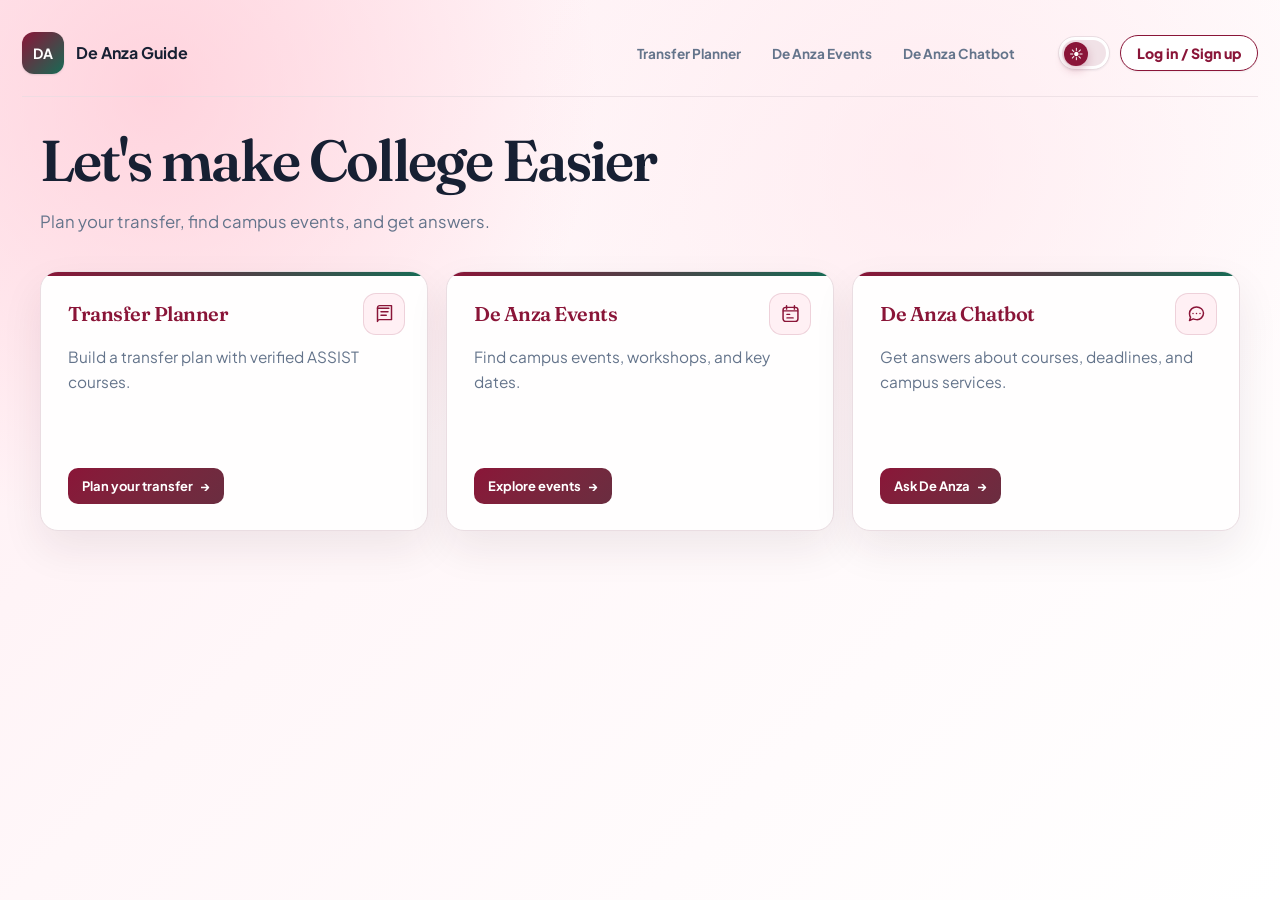
==== commit 828b8a8d: "Match header controls across pages" ====
--- a/frontend/index.html
+++ b/frontend/index.html
@@ -36,8 +36,8 @@
         </nav>
 
         <div class="header-actions">
+          <button class="theme-switch" id="theme-button" type="button" role="switch" aria-label="Switch to dark theme" aria-checked="false"></button>
           <div id="auth-controls" class="auth-controls"></div>
-          <button class="theme-switch" id="theme-button" type="button" role="switch" aria-label="Switch to dark theme" aria-checked="false"></button>
         </div>
       </header>
 
--- a/frontend/css/auth.css
+++ b/frontend/css/auth.css
@@ -1,9 +1,16 @@
 .auth-controls { display: inline-flex; align-items: center; gap: 0.65rem; }
 .auth-email { font-size: 0.85rem; opacity: 0.8; max-width: 16rem; overflow: hidden; text-overflow: ellipsis; }
-.auth-button { border: 1px solid var(--primary); border-radius: 999px; background: var(--surface); color: var(--primary); padding: 0.64rem 1rem; box-shadow:0 4px 12px color-mix(in srgb,var(--primary) 10%,transparent); cursor: pointer; font-size:.88rem; font-weight:800; white-space: nowrap; transition:transform .15s ease,background .15s ease,color .15s ease; }
+.auth-button { min-height: 36px; border: 1px solid var(--primary); border-radius: 999px; background: var(--surface); color: var(--primary); padding: 0 16px; box-shadow: 0 1px 2px color-mix(in srgb,var(--ink) 6%,transparent); cursor: pointer; font: inherit; font-size: .88rem; font-weight: 800; white-space: nowrap; transition: transform .18s ease, background .18s ease, color .18s ease; }
 .auth-button:hover { transform:translateY(-1px); background:var(--primary); color:var(--primary-contrast); }
 .auth-button:focus-visible { outline:3px solid color-mix(in srgb,var(--primary) 35%,transparent); outline-offset:3px; }
-.theme-switch{display:inline-flex;align-items:center;justify-content:center;width:52px;height:34px;padding:3px;border:0;border-radius:999px;background:color-mix(in srgb,var(--primary) 18%,var(--surface));color:var(--primary);cursor:pointer;transition:background .2s ease,box-shadow .2s ease}.theme-switch:hover{box-shadow:0 4px 12px color-mix(in srgb,var(--primary) 22%,transparent)}.theme-switch:focus-visible{outline:3px solid color-mix(in srgb,var(--primary) 38%,transparent);outline-offset:3px}.theme-switch-track{display:block;position:relative;width:100%;height:100%;border-radius:999px;background:color-mix(in srgb,var(--primary) 22%,var(--surface));transition:background .22s ease}.theme-switch-thumb{display:grid;place-items:center;position:absolute;top:2px;left:2px;width:24px;height:24px;border-radius:50%;background:var(--surface);box-shadow:0 2px 6px color-mix(in srgb,var(--ink) 18%,transparent);transition:transform .25s cubic-bezier(.4,0,.2,1),background .2s ease}.theme-switch-icon{font-size:.85rem;line-height:1}body[data-theme="dark"] .theme-switch-track{background:var(--primary)}body[data-theme="dark"] .theme-switch-thumb{transform:translateX(18px);background:var(--ink);color:var(--primary-contrast)}
+.theme-switch { display: inline-flex; align-items: center; justify-content: center; width: 52px; min-width: 52px; height: 34px; padding: 3px; border: 1px solid var(--border); border-radius: 999px; background: var(--surface); color: var(--primary-contrast); cursor: pointer; box-shadow: 0 1px 2px color-mix(in srgb,var(--ink) 6%,transparent); transition: transform .18s ease, border-color .18s ease; }
+.theme-switch:hover { transform: translateY(-1px); border-color: var(--primary-border); }
+.theme-switch:focus-visible { outline: 3px solid color-mix(in srgb,var(--primary) 38%,transparent); outline-offset: 3px; }
+.theme-switch-track { display: block; position: relative; width: 100%; height: 100%; border-radius: 999px; background: color-mix(in srgb,var(--primary) 12%,transparent); transition: background .22s ease; }
+.theme-switch-thumb { display: grid; place-items: center; position: absolute; top: 2px; left: 2px; width: 24px; height: 24px; border-radius: 50%; color: #fff; background: var(--primary); box-shadow: 0 4px 10px color-mix(in srgb,var(--primary) 25%,transparent); transition: transform .25s cubic-bezier(.4,0,.2,1),background .2s ease,color .2s ease; }
+.theme-switch-icon { font-size: .86rem; line-height: 1; }
+body[data-theme="dark"] .theme-switch-track { background: color-mix(in srgb,var(--primary) 18%,transparent); }
+body[data-theme="dark"] .theme-switch-thumb { transform: translateX(18px); color: var(--primary-contrast); background: var(--primary); }
 .auth-dialog { color: var(--ink); background: var(--surface); width: min(92vw, 410px); border: none; border-radius: 1.1rem; padding: 1.5rem; box-shadow: 0 12px 55px rgba(0,0,0,0.25); }
 .auth-dialog::backdrop { background: rgba(16,22,33,0.55); }
 .auth-dialog h2 { font-size: 1.35rem; margin: 0 2rem 0.5rem 0; }
--- a/frontend/css/services.css
+++ b/frontend/css/services.css
@@ -174,11 +174,12 @@
 body.home-view .primary-nav a{min-height:40px;border-color:transparent;border-radius:10px;padding:8px 12px;color:var(--muted);font-size:.85rem;background:transparent;box-shadow:none}
 body.home-view .primary-nav a:hover{border-color:var(--border);color:var(--primary);background:var(--surface)}
 body.home-view .primary-nav a[aria-current="page"]{color:var(--primary);background:var(--primary-soft)}
-body.home-view .auth-button{border-color:var(--primary);background:var(--surface);color:var(--primary);box-shadow:0 4px 12px color-mix(in srgb,var(--primary) 10%,transparent);padding:.64rem 1rem;font-size:.88rem}
+body.home-view .auth-button{min-height:36px;border-color:var(--primary);border-radius:999px;background:var(--surface);color:var(--primary);box-shadow:0 1px 2px color-mix(in srgb,var(--ink) 6%,transparent);padding:0 16px;font-size:.88rem}
 body.home-view .auth-button:hover{background:var(--primary);color:var(--primary-contrast)}
-body.home-view .theme-switch{width:52px;height:34px;color:var(--primary);background:color-mix(in srgb,var(--primary) 18%,var(--surface))}
-body.home-view .theme-switch-track{background:color-mix(in srgb,var(--primary) 22%,var(--surface))}
+body.home-view .theme-switch{width:52px;min-width:52px;height:34px;border:1px solid var(--border);background:var(--surface)}
+body.home-view .theme-switch-track{background:color-mix(in srgb,var(--primary) 12%,transparent)}
 body.home-view .theme-switch-thumb{width:24px;height:24px}
-body.home-view[data-theme="dark"] .theme-switch-thumb{transform:translateX(18px)}
+body.home-view[data-theme="dark"] .theme-switch-track{background:color-mix(in srgb,var(--primary) 18%,transparent)}
+body.home-view[data-theme="dark"] .theme-switch-thumb{transform:translateX(18px);color:var(--primary-contrast);background:var(--primary)}
 @media(max-width:900px){body.home-view .primary-nav{gap:1px}body.home-view .primary-nav a{padding:8px;font-size:.78rem}body.home-view .header-actions{margin-left:5px}}
 @media(max-width:760px){body.home-view .topbar{padding-bottom:16px}body.home-view .primary-nav{order:3;flex:1 0 100%;justify-content:center;margin:0}body.home-view .primary-nav a{padding:7px 10px;font-size:.78rem}}
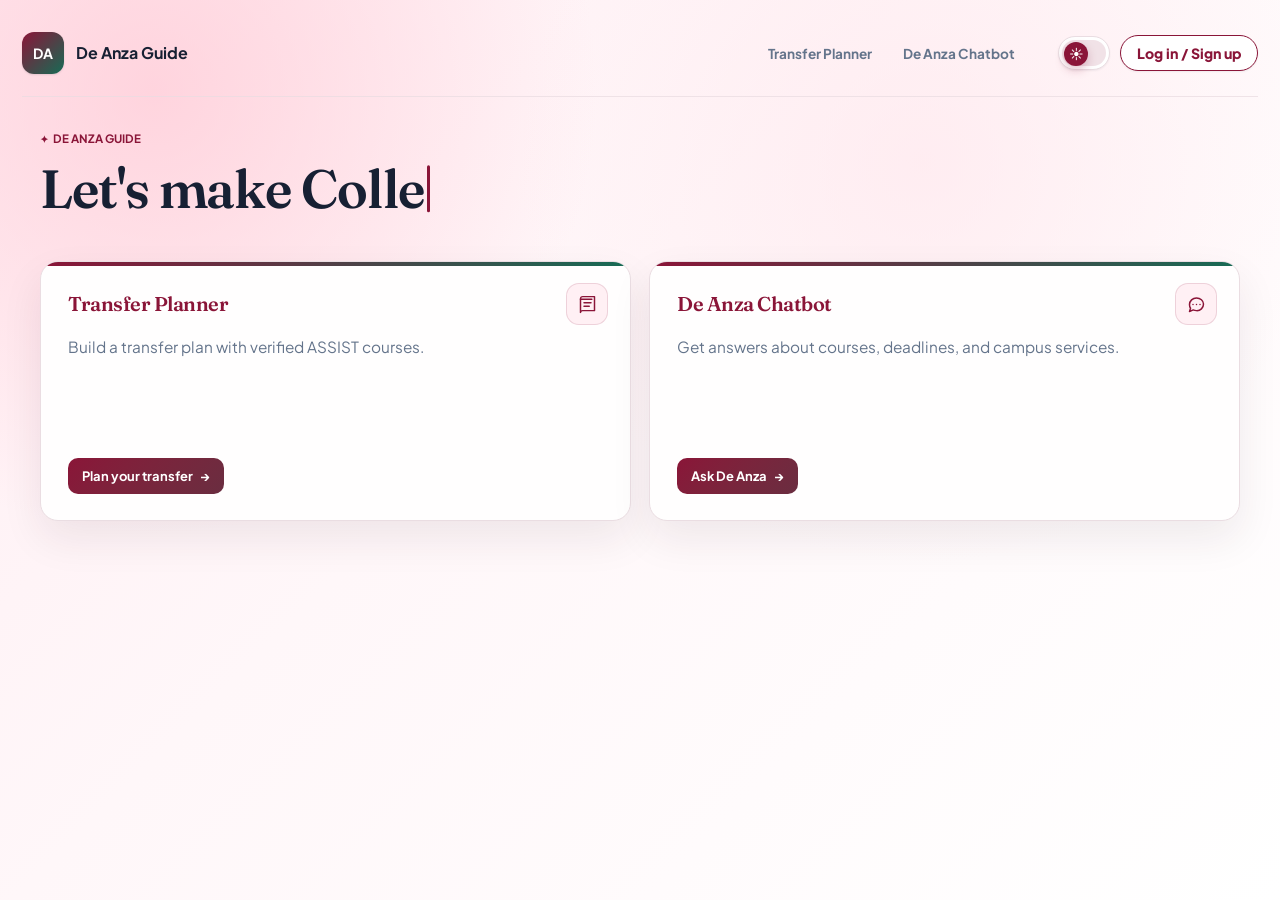
==== commit 000fb694: "Remove De Anza events and email delivery features" ====
--- a/frontend/index.html
+++ b/frontend/index.html
@@ -31,7 +31,6 @@
 
         <nav class="primary-nav" aria-label="Main navigation">
           <a href="?service=transfer" data-service="transfer">Transfer Planner</a>
-          <a href="?service=compass" data-service="compass">De Anza Events</a>
           <a href="?service=chat" data-service="chat">De Anza Chatbot</a>
         </nav>
 
@@ -110,7 +109,6 @@
       ></p>
     </form>
 
-    <button class="auth-text" id="auth-forgot" type="button" hidden>Forgot password?</button>
     <div class="auth-divider">or</div>
 
     <div id="google-signin"></div>
--- a/frontend/css/layout.css
+++ b/frontend/css/layout.css
@@ -6,8 +6,16 @@
 .site-brand-name{color:var(--ink);font-family:var(--font);font-size:1rem;font-weight:700;line-height:1.1;letter-spacing:0}
 @media(max-width:760px){.site-brand-mark{width:38px;height:38px}.site-brand-name{font-size:1rem}}
 .topbar{border-color:var(--border)}
+body.planner-view .content{overflow:visible}
+body.planner-view .topbar{position:sticky;top:0;z-index:20;background:color-mix(in srgb,var(--page-bg) 88%,transparent);backdrop-filter:blur(14px);-webkit-backdrop-filter:blur(14px)}
 .page{margin-top:34px}
 .hero h1{font-family:var(--display);font-weight:600;letter-spacing:-.035em}
+.hero .typing-headline{display:inline-flex;align-items:baseline;min-height:1.08em;margin:8px 0;white-space:normal}
+.hero>.eyebrow{margin:0 0 6px;color:var(--primary);font-size:.72rem;font-weight:700;letter-spacing:0;text-transform:uppercase}
+.hero>.eyebrow::before{content:"✦";margin-right:5px;font-size:.85em}
+.typing-text{display:inline-block}
+.typing-cursor{display:inline-block;flex:none;width:3px;height:.88em;margin-left:3px;border-radius:999px;background:var(--primary);transform:translateY(.08em);animation:typingCursor .72s step-end infinite}
+@keyframes typingCursor{50%{opacity:0}}
 .hero p{color:var(--muted)}
 .page:not(.chatbot-page)>*{animation:pageEnter .42s cubic-bezier(.2,.75,.25,1) both}
 @keyframes pageEnter{from{opacity:0;transform:translateY(9px)}to{opacity:1;transform:translateY(0)}}
--- a/frontend/css/planner.css
+++ b/frontend/css/planner.css
@@ -11,6 +11,12 @@
 .college-suggestion.foothill > span:first-child { color: #7b252b; }
 .college-suggestion.de-anza > span:first-child { color: #b75519; }
 .university-suggestion > span:first-child { color: var(--school-color); }
+.major-suggestion > span:first-child { color: var(--school-color); }
+body[data-theme="dark"] .college-suggestion.west-valley > span:first-child { color: #8dbbff; }
+body[data-theme="dark"] .college-suggestion.foothill > span:first-child { color: #ff929e; }
+body[data-theme="dark"] .college-suggestion.de-anza > span:first-child { color: #ffb277; }
+body[data-theme="dark"] .university-suggestion > span:first-child,
+body[data-theme="dark"] .major-suggestion > span:first-child { color: color-mix(in srgb, var(--school-color) 50%, #fff); }
 .already-selected { flex: 0 0 auto; color: #637383; font-size: .74rem; font-weight: 600; }
 .primary-selected-option { color: #147d73; }
 .suggestion-empty { margin: 0; padding: 12px 14px; color: #637383; font-size: .88rem; }
--- a/frontend/css/services.css
+++ b/frontend/css/services.css
@@ -1,9 +1,4 @@
-.service-grid{display:grid;grid-template-columns:repeat(3,minmax(0,1fr));gap:18px}.home-hero{max-width:760px;margin-bottom:34px}.home-hero h1{max-width:720px}.home-hero p{font-size:1.05rem}.service-card{position:relative;display:flex;min-height:260px;flex-direction:column;align-items:flex-start;gap:18px;padding:29px 27px 26px;border:1px solid var(--border);border-radius:18px;background:color-mix(in srgb,var(--surface) 92%,var(--primary-soft));box-shadow:var(--shadow);overflow:hidden;transition:transform .24s cubic-bezier(.2,.8,.2,1),box-shadow .24s ease,border-color .24s ease}.service-card:hover{transform:translateY(-5px);border-color:var(--primary-border);box-shadow:0 22px 46px color-mix(in srgb,var(--primary) 15%,transparent)}.service-card::before{content:"";position:absolute;top:0;left:0;right:0;height:4px;background:linear-gradient(90deg,var(--primary),var(--teal))}.planner-service,.events-service,.chat-service{--service-accent:var(--primary)}.service-card p{margin:0;color:var(--muted);font-size:.96rem;line-height:1.65}.service-card a{margin-top:auto;text-decoration:none}.service-card .primary{padding:10px 14px}.service-card .primary span{margin-left:5px}.service-eyebrow{color:var(--primary);font-family:var(--display);font-size:1.25rem;font-weight:600;letter-spacing:-.025em}.compass-layout{display:grid;grid-template-columns:280px minmax(0,1fr);gap:24px;align-items:start}.compass-profile{padding:24px;display:grid;gap:12px}.compass-profile label{display:grid;gap:7px}.compass-profile input,.compass-profile select{width:100%;min-width:0;padding:10px;border:1px solid var(--border);border-radius:10px;background:var(--surface);color:var(--ink)}.compass-map{height:360px;border-radius:18px;border:1px solid var(--border);background:var(--primary-soft);margin-bottom:20px;z-index:0}.compass-events{display:grid;gap:14px}.compass-event{padding:22px}.compass-event h3{margin:8px 0;font-family:var(--display);font-size:1.25rem}.compass-event p{color:var(--muted);line-height:1.6}.compass-event a{color:var(--primary)}.compass-status{color:var(--muted);line-height:1.6}.compass-profile button:disabled{opacity:.55}.compass-event-meta{font-size:.88rem;color:var(--teal)}@media(max-width:900px){.service-grid{grid-template-columns:1fr}.service-card{min-height:0}.compass-layout{grid-template-columns:1fr}.service-card{padding:24px}.compass-map{height:300px}}
-.compass-pin{border-color:var(--surface);box-shadow:0 3px 10px color-mix(in srgb,var(--ink) 32%,transparent)}
-.compass-popup article+article{border-color:var(--border)}
-.compass-popup .compass-priority-badge{color:var(--ink)}
-.compass-range button{transition:transform .18s ease,background .18s ease,border-color .18s ease,box-shadow .18s ease}
-.compass-range button:hover{transform:translateY(-1px);border-color:var(--primary);box-shadow:0 5px 14px color-mix(in srgb,var(--primary) 12%,transparent)}
+.service-grid{display:grid;grid-template-columns:repeat(2,minmax(0,1fr));gap:18px}.home-hero{max-width:760px;margin-bottom:34px}.home-hero h1{max-width:720px}.home-hero p{font-size:1.05rem}.service-card{position:relative;display:flex;min-height:260px;flex-direction:column;align-items:flex-start;gap:18px;padding:29px 27px 26px;border:1px solid var(--border);border-radius:18px;background:color-mix(in srgb,var(--surface) 92%,var(--primary-soft));box-shadow:var(--shadow);overflow:hidden;transition:transform .24s cubic-bezier(.2,.8,.2,1),box-shadow .24s ease,border-color .24s ease}.service-card:hover{transform:translateY(-5px);border-color:var(--primary-border);box-shadow:0 22px 46px color-mix(in srgb,var(--primary) 15%,transparent)}.service-card::before{content:"";position:absolute;top:0;left:0;right:0;height:4px;background:linear-gradient(90deg,var(--primary),var(--teal))}.planner-service,.chat-service{--service-accent:var(--primary)}.service-card p{margin:0;color:var(--muted);font-size:.96rem;line-height:1.65}.service-card a{margin-top:auto;text-decoration:none}.service-card .primary{padding:10px 14px}.service-card .primary span{margin-left:5px}.service-eyebrow{color:var(--primary);font-family:var(--display);font-size:1.25rem;font-weight:600;letter-spacing:-.025em}@media(max-width:900px){.service-grid{grid-template-columns:1fr}.service-card{min-height:0}.service-card{padding:24px}}
 
 body.home-view{background:radial-gradient(ellipse at 78% 12%,rgba(228,122,157,.35),transparent 38%),radial-gradient(ellipse at 95% 100%,rgba(45,158,129,.22),transparent 40%),linear-gradient(125deg,#451025 0%,#781432 52%,#41203d 100%);background-attachment:fixed;background-size:150% 150%}
 body.home-view .content{padding:0}
@@ -23,7 +18,6 @@
 body.home-view .service-card{min-height:225px;gap:12px;padding:25px 24px 23px;border-radius:17px;background:color-mix(in srgb,var(--surface) 97%,var(--service-tint));box-shadow:0 10px 28px color-mix(in srgb,var(--ink) 6%,transparent)}
 body.home-view .service-card::before{height:3px;background:var(--service-accent)}
 body.home-view .planner-service{--service-accent:#8a1538;--service-tint:#fff0f4}
-body.home-view .events-service{--service-accent:#176b55;--service-tint:#e8f3ef}
 body.home-view .chat-service{--service-accent:#ad5876;--service-tint:#f8eaf0}
 body.home-view .service-card:hover{transform:translateY(-3px);border-color:color-mix(in srgb,var(--service-accent) 28%,var(--border));box-shadow:0 16px 34px color-mix(in srgb,var(--service-accent) 11%,transparent)}
 body.home-view .service-eyebrow{color:var(--ink);font-family:var(--font);font-size:1.08rem;font-weight:700;letter-spacing:-.025em}
@@ -123,23 +117,6 @@
 body.home-view .service-card.scroll-reveal.is-revealed:hover{transform:translateY(-3px) scale(1);transition-delay:0s}
 @media(prefers-reduced-motion:reduce){body.home-view .landing-hero,body.home-view .landing-hero.is-receding,body.home-view .landing-copy,body.home-view .landing-art,body.home-view .home-services.scroll-reveal,body.home-view .service-card.scroll-reveal,body.home-view .service-card.scroll-reveal.is-revealed{opacity:1;transform:none;filter:none;transition:none}}
 .chatbot-service{display:grid;min-height:0}.chatbot-frame{width:100%;height:min(82vh,980px);min-height:680px;border:1px solid var(--border);border-radius:18px;background:var(--surface);box-shadow:var(--shadow)}body.chatbot-view{height:100vh;height:100dvh;overflow:hidden}body.chatbot-view .content{display:flex;height:100vh;height:100dvh;min-height:0;flex-direction:column;overflow:hidden;padding:16px 24px 0}body.chatbot-view .topbar{width:100%;flex:none;padding-bottom:14px}body.chatbot-view .page.chatbot-page{display:flex;width:100%;max-width:none;min-height:0;flex:1;margin:12px 0 0}body.chatbot-view .chatbot-service{width:100%;flex:1}body.chatbot-view .chatbot-frame{height:100%;min-height:0;border-radius:14px 14px 0 0}@media(max-width:900px){.chatbot-frame{height:82vh;min-height:620px}}@media(max-width:760px){body.chatbot-view .content{padding:12px 12px 0}body.chatbot-view .topbar{padding-bottom:10px}body.chatbot-view .page.chatbot-page{margin-top:8px}}
-.email-settings{margin-top:20px}.email-opt-in{display:flex!important;align-items:center;gap:10px}.email-opt-in input{width:auto}.email-action{padding:20px;margin-top:20px}
-
-/* Original Campus Compass priority colors, within the Pathway layout. */
-.priority-high{--priority-color:#E85A4F}.priority-medium{--priority-color:#D9922F}.priority-low{--priority-color:#5C7A93}.priority-ranking{--priority-color:#9AA3AD}
-.compass-event{border-left:5px solid var(--priority-color)}.compass-priority-badge{display:inline-block;color:var(--ink);border:1px solid var(--priority-color);border-radius:7px;padding:4px 8px;font-size:.8rem}.compass-priority-badge::before{content:"";display:inline-block;width:8px;height:8px;border-radius:50%;background:var(--priority-color);margin-right:7px}.compass-range-controls{margin-bottom:16px}.compass-range{display:flex;flex-wrap:wrap;gap:7px}.compass-range button{padding:8px 12px;background:var(--surface);color:var(--ink);border:1px solid var(--border);border-radius:10px;cursor:pointer}.compass-range button[aria-pressed="true"]{background:var(--primary);color:var(--primary-contrast);border-color:var(--primary)}.compass-range button:focus-visible{outline:2px solid var(--primary);outline-offset:3px}.compass-legend{display:flex;flex-wrap:wrap;gap:10px 16px;margin-top:12px;color:var(--muted);font-size:.78rem}.compass-legend>span{display:inline-flex;align-items:center;gap:6px}.priority-dot{display:inline-block;width:9px;height:9px;border-radius:50%;background:var(--priority-color)}.compass-pin{display:grid;place-items:center;background:var(--priority-color);border:2px solid #fff;border-radius:50% 50% 50% 0;transform:rotate(-45deg);box-shadow:0 2px 8px #172a3a55;color:#fff}.compass-pin>span{transform:rotate(45deg);font-size:13px;font-weight:700}.compass-popup article+article{border-top:1px solid #d4e4e9;margin-top:12px;padding-top:12px}.compass-popup .compass-priority-badge{color:#172a3a}.compass-popup h3{margin:8px 0}.compass-popup p{margin:6px 0}
-
-.compass-location-selection{display:flex;align-items:center;justify-content:space-between;flex-wrap:wrap;gap:10px;padding:14px;background:var(--primary-soft);border:1px solid var(--border);border-radius:12px;margin-bottom:12px}.compass-location-selection strong{min-width:0;overflow-wrap:anywhere}.compass-location-selection button{background:var(--surface);color:var(--primary);border:1px solid var(--border);border-radius:8px;padding:8px 10px;cursor:pointer}.compass-marker.is-selected .compass-pin{outline:3px solid var(--ink);outline-offset:3px}.compass-results{min-width:0}.compass-results .compass-status{margin-top:0}.compass-explorer{min-width:0}
-@media(min-width:1100px){.content.compass-content{padding-inline:max(22px,calc((100vw - 1480px)/2))}.page.compass-page{max-width:1440px}.compass-page .compass-layout{grid-template-columns:260px minmax(0,1fr)}.compass-explorer{display:grid;grid-template-columns:minmax(0,1.15fr) minmax(280px,.85fr);gap:20px;align-items:start}.compass-explorer .compass-map{height:560px;position:sticky;top:20px;margin-bottom:0}.compass-results{max-height:740px;overflow:auto;padding:4px 5px 12px 4px;scrollbar-gutter:stable}}
-.compass-explorer .compass-map{position:relative}@media(min-width:1100px){.compass-explorer .compass-map{position:sticky}}
-
-.compass-clear-major{justify-self:start;border:0;background:transparent;color:var(--primary);padding:3px 0;font-size:.8rem;cursor:pointer}.compass-clear-major:disabled{opacity:.45;cursor:default}
-
-.compass-transfer-filter{display:flex;align-items:center;gap:9px;margin-top:14px;color:var(--ink);font-size:.9rem;cursor:pointer}.compass-transfer-filter input{width:17px;height:17px;accent-color:var(--primary)}
-
-.compass-interests{min-width:0;border:0;padding:0;margin:0}.compass-interests legend{padding:0;margin-bottom:10px}.compass-interest-options{display:grid;gap:9px;max-height:240px;overflow:auto;padding:3px 5px 3px 0}.compass-profile .compass-interest-options label{display:flex;align-items:flex-start;gap:9px;font-size:.85rem;line-height:1.5;cursor:pointer}.compass-profile .compass-interest-options input{flex:none;width:16px;height:16px;margin:3px 0 0;padding:0;accent-color:var(--primary)}
-
-.compass-interest-options{display:flex;flex-wrap:wrap;gap:8px;max-height:none;overflow:visible;padding:3px 0}.compass-interest-chip{border:1px solid var(--border);border-radius:18px;background:var(--surface);color:var(--ink);font-size:.8rem;line-height:1.4;padding:8px 11px;text-align:left;cursor:pointer;max-width:100%}.compass-interest-chip[aria-pressed="true"]{background:var(--primary-soft);border-color:var(--primary);color:var(--primary);font-weight:600}.compass-interest-chip:focus-visible{outline:2px solid var(--primary);outline-offset:3px}
 
 /* The chatbot is part of the main Guide page: no inset shell around it. */
 body.chatbot-view .content{display:flex;height:100vh;height:100dvh;min-height:0;flex-direction:column;overflow:hidden;padding:0}
@@ -183,3 +160,6 @@
 body.home-view[data-theme="dark"] .theme-switch-thumb{transform:translateX(18px);color:var(--primary-contrast);background:var(--primary)}
 @media(max-width:900px){body.home-view .primary-nav{gap:1px}body.home-view .primary-nav a{padding:8px;font-size:.78rem}body.home-view .header-actions{margin-left:5px}}
 @media(max-width:760px){body.home-view .topbar{padding-bottom:16px}body.home-view .primary-nav{order:3;flex:1 0 100%;justify-content:center;margin:0}body.home-view .primary-nav a{padding:7px 10px;font-size:.78rem}}
+body.home-view .home-hero>.eyebrow{margin:0 0 6px;color:var(--primary);font-size:.72rem;font-weight:700;line-height:1.4;letter-spacing:0;text-transform:uppercase}
+body.home-view .home-hero>.eyebrow::before{content:"✦";margin-right:5px;font-size:.85em}
+body.home-view .home-hero .typing-headline{max-width:720px;margin:8px 0;font-family:var(--display);font-size:clamp(1.85rem,4.2vw,3.45rem);font-weight:600;line-height:1.04;letter-spacing:-.02em}
